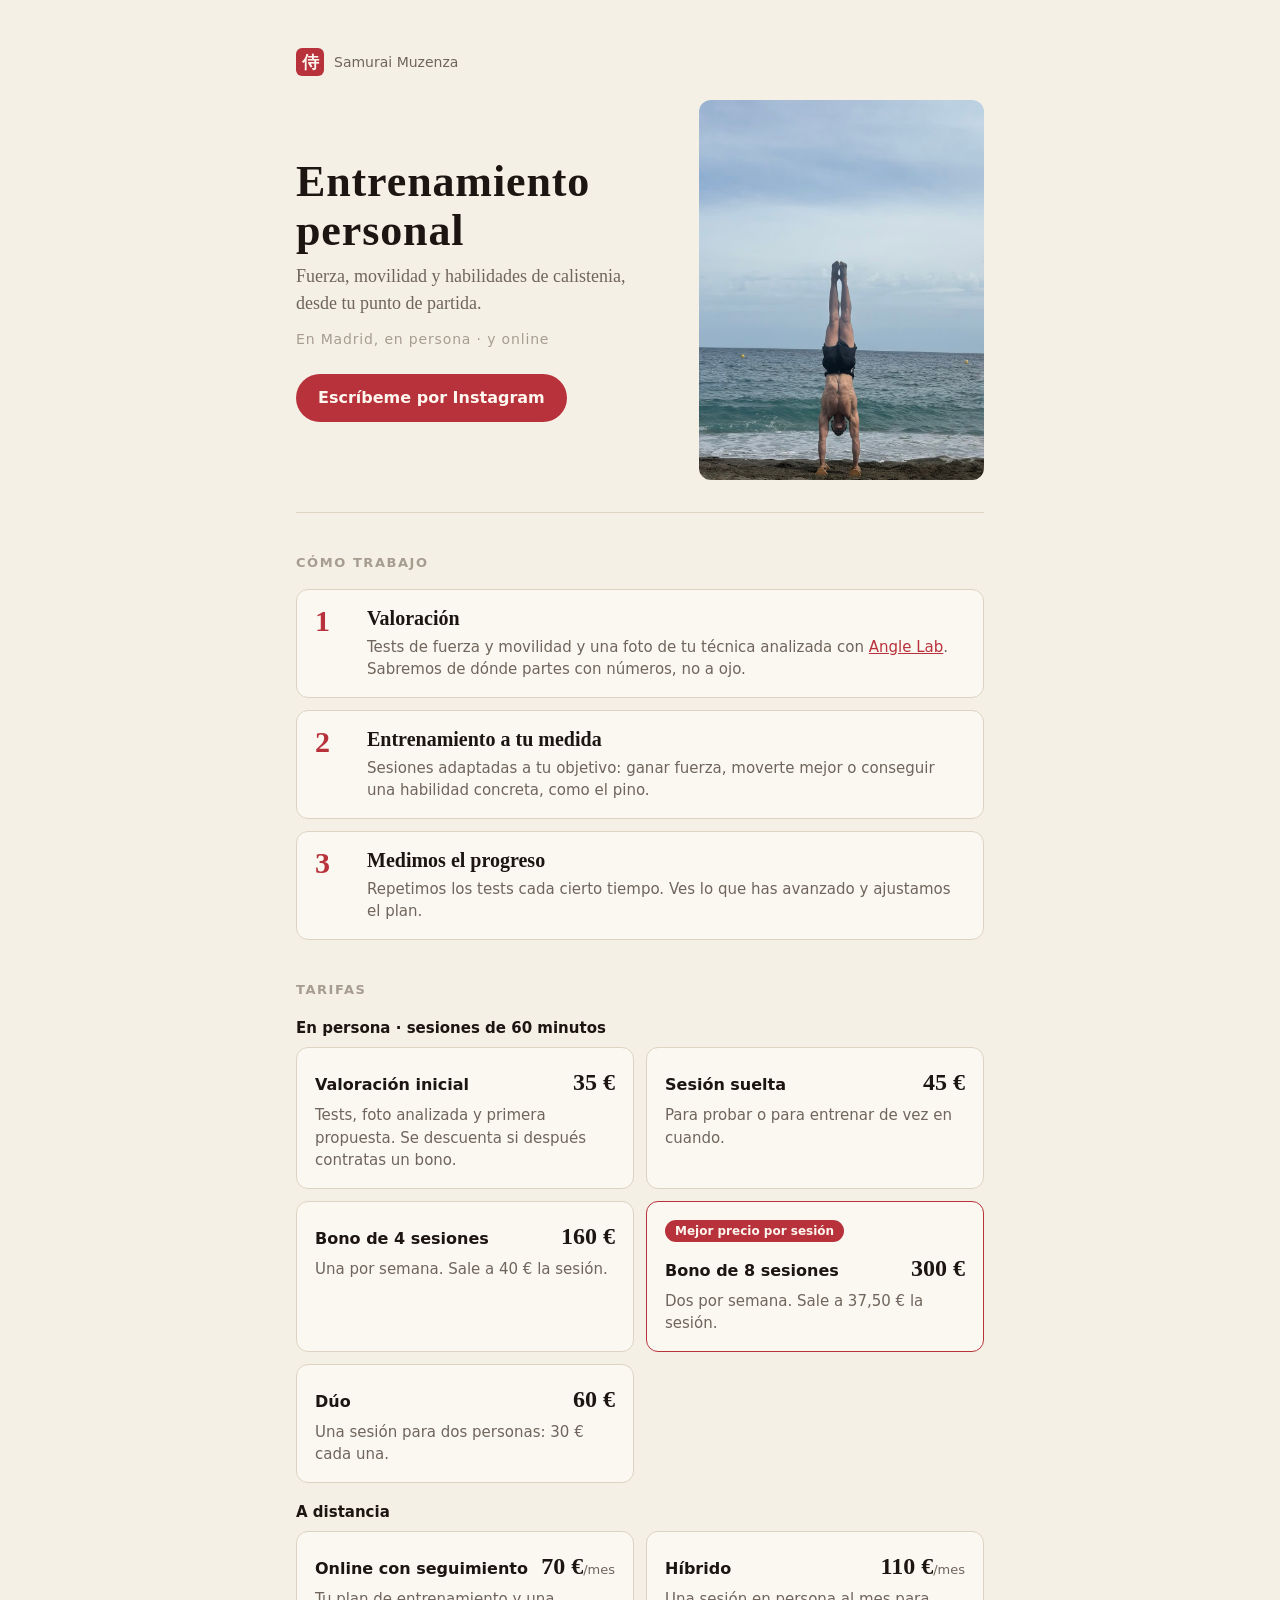
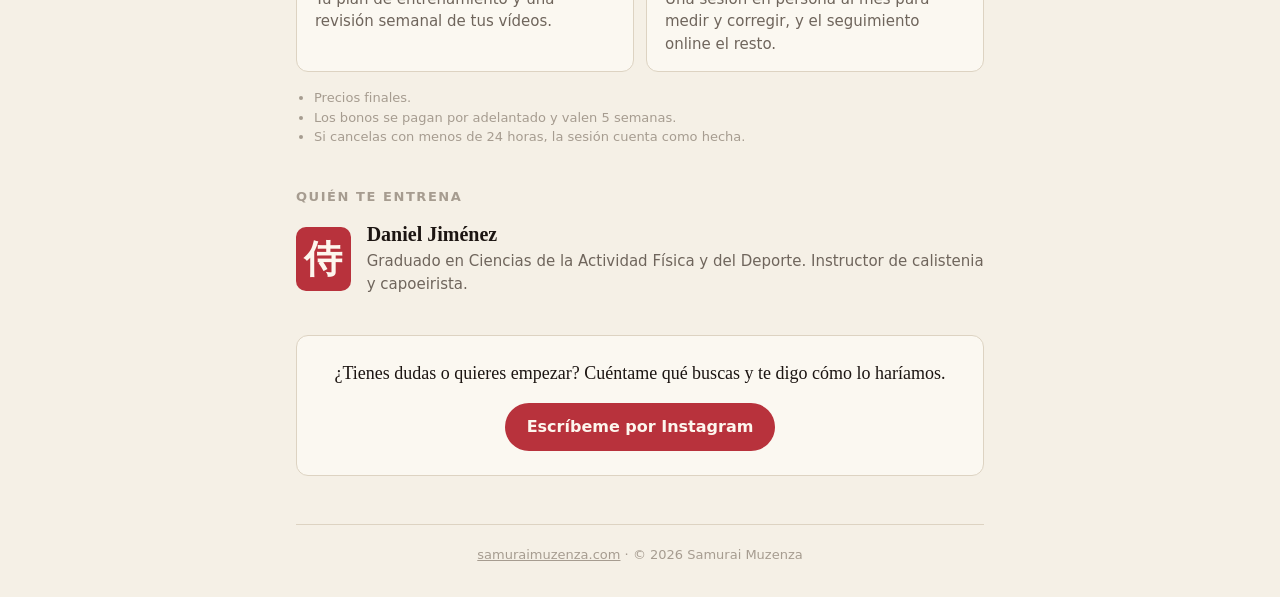
==== entrenamiento-personal/index.html @ e4a1b9c3 "feat: personal training page with services and prices The home card now links to it and keeps the di" ====
<!doctype html>
<html lang="es">
<head>
  <meta charset="utf-8" />
  <meta name="viewport" content="width=device-width, initial-scale=1, viewport-fit=cover" />
  <meta name="color-scheme" content="light dark" />
  <meta name="theme-color" content="#f5f0e6" media="(prefers-color-scheme: light)" />
  <meta name="theme-color" content="#16110f" media="(prefers-color-scheme: dark)" />
  <title>Entrenamiento personal · Samurai Muzenza</title>
  <meta name="description" content="Entrenamiento personal de calistenia en Madrid y online: fuerza, movilidad y habilidades como el pino. Valoración inicial medida, bonos y seguimiento online." />
  <meta property="og:title" content="Entrenamiento personal · Samurai Muzenza" />
  <meta property="og:description" content="Fuerza, movilidad y habilidades de calistenia. En Madrid y online." />
  <meta property="og:type" content="website" />
  <meta property="og:url" content="https://samuraimuzenza.com/entrenamiento-personal/" />
  <meta property="og:image" content="https://samuraimuzenza.com/entrenamiento-personal/pino-playa.jpg" />
  <link rel="canonical" href="https://samuraimuzenza.com/entrenamiento-personal/" />
  <link rel="icon" href="../favicon.svg" type="image/svg+xml" />
  <link rel="stylesheet" href="../styles.css" />
</head>
<body>
  <main>
    <nav class="crumb">
      <a href="../"><span class="seal seal-sm" lang="ja" aria-hidden="true">侍</span> Samurai Muzenza</a>
    </nav>

    <header class="hero">
      <div class="hero-text">
        <h1>Entrenamiento personal</h1>
        <p class="tagline">Fuerza, movilidad y habilidades de calistenia, desde tu punto de partida.</p>
        <p class="where">En Madrid, en persona · y online</p>
        <a class="cta" href="https://ig.me/m/samurai.muzenza" rel="noopener" target="_blank">Escríbeme por Instagram</a>
      </div>
      <img class="hero-photo" src="pino-playa.jpg" width="900" height="1200" alt="Daniel haciendo el pino sobre paralelas en una playa, con el mar detrás" />
    </header>

    <section aria-labelledby="como">
      <h2 id="como">Cómo trabajo</h2>
      <ol class="steps">
        <li>
          <span class="n">1</span>
          <div>
            <h3>Valoración</h3>
            <p>Tests de fuerza y movilidad y una foto de tu técnica analizada con <a href="https://anglelab.samuraimuzenza.com/">Angle Lab</a>. Sabremos de dónde partes con números, no a ojo.</p>
          </div>
        </li>
        <li>
          <span class="n">2</span>
          <div>
            <h3>Entrenamiento a tu medida</h3>
            <p>Sesiones adaptadas a tu objetivo: ganar fuerza, moverte mejor o conseguir una habilidad concreta, como el pino.</p>
          </div>
        </li>
        <li>
          <span class="n">3</span>
          <div>
            <h3>Medimos el progreso</h3>
            <p>Repetimos los tests cada cierto tiempo. Ves lo que has avanzado y ajustamos el plan.</p>
          </div>
        </li>
      </ol>
    </section>

    <section aria-labelledby="tarifas">
      <h2 id="tarifas">Tarifas</h2>

      <h3 class="group">En persona · sesiones de 60 minutos</h3>
      <ul class="prices">
        <li class="price">
          <div class="p-head"><span class="p-name">Valoración inicial</span><span class="p-amount">35 €</span></div>
          <p>Tests, foto analizada y primera propuesta. Se descuenta si después contratas un bono.</p>
        </li>
        <li class="price">
          <div class="p-head"><span class="p-name">Sesión suelta</span><span class="p-amount">45 €</span></div>
          <p>Para probar o para entrenar de vez en cuando.</p>
        </li>
        <li class="price">
          <div class="p-head"><span class="p-name">Bono de 4 sesiones</span><span class="p-amount">160 €</span></div>
          <p>Una por semana. Sale a 40 € la sesión.</p>
        </li>
        <li class="price featured">
          <span class="badge">Mejor precio por sesión</span>
          <div class="p-head"><span class="p-name">Bono de 8 sesiones</span><span class="p-amount">300 €</span></div>
          <p>Dos por semana. Sale a 37,50 € la sesión.</p>
        </li>
        <li class="price">
          <div class="p-head"><span class="p-name">Dúo</span><span class="p-amount">60 €</span></div>
          <p>Una sesión para dos personas: 30 € cada una.</p>
        </li>
      </ul>

      <h3 class="group">A distancia</h3>
      <ul class="prices">
        <li class="price">
          <div class="p-head"><span class="p-name">Online con seguimiento</span><span class="p-amount">70 €<small>/mes</small></span></div>
          <p>Tu plan de entrenamiento y una revisión semanal de tus vídeos.</p>
        </li>
        <li class="price">
          <div class="p-head"><span class="p-name">Híbrido</span><span class="p-amount">110 €<small>/mes</small></span></div>
          <p>Una sesión en persona al mes para medir y corregir, y el seguimiento online el resto.</p>
        </li>
      </ul>

      <ul class="terms">
        <li>Precios finales.</li>
        <li>Los bonos se pagan por adelantado y valen 5 semanas.</li>
        <li>Si cancelas con menos de 24 horas, la sesión cuenta como hecha.</li>
      </ul>
    </section>

    <section aria-labelledby="quien">
      <h2 id="quien">Quién te entrena</h2>
      <div class="bio">
        <span class="seal" lang="ja" aria-hidden="true">侍</span>
        <div>
          <h3>Daniel Jiménez</h3>
          <p>Graduado en Ciencias de la Actividad Física y del Deporte. Instructor de calistenia y capoeirista.</p>
        </div>
      </div>
    </section>

    <section class="closing">
      <p>¿Tienes dudas o quieres empezar? Cuéntame qué buscas y te digo cómo lo haríamos.</p>
      <a class="cta" href="https://ig.me/m/samurai.muzenza" rel="noopener" target="_blank">Escríbeme por Instagram</a>
    </section>

    <footer>
      <p><a href="../">samuraimuzenza.com</a> · © 2026 Samurai Muzenza</p>
    </footer>
  </main>
</body>
</html>
---- styles.css ----
/*
 * samuraimuzenza.com — washi paper, sumi ink, one vermilion seal.
 * Same palette as Nikki and Wano. No web fonts, no scripts, no trackers: it has to load instantly.
 */

:root {
  --paper: #f5f0e6;
  --paper-raised: #fbf8f1;
  --ink: #1c1512;
  --ink-soft: #6f655c;
  --ink-faint: #a69c90;
  --line: #ddd3c2;
  --seal: #b8323c;
  --seal-ink: #fdf6ee;
  --sakura: #f5a2c4;

  --serif: "Hiragino Mincho ProN", "Yu Mincho", "Noto Serif JP", "Songti SC", Georgia, serif;
  --sans: -apple-system, BlinkMacSystemFont, "Segoe UI", system-ui, sans-serif;
  color-scheme: light dark;
}

@media (prefers-color-scheme: dark) {
  :root {
    --paper: #16110f;
    --paper-raised: #1f1815;
    --ink: #f2ece0;
    --ink-soft: #a89e92;
    --ink-faint: #6f665e;
    --line: #362c27;
    --seal: #cf4a4f;
  }
}

* { box-sizing: border-box; }

html { -webkit-text-size-adjust: 100%; }

body {
  margin: 0;
  background: var(--paper);
  color: var(--ink);
  font-family: var(--sans);
  font-size: 16px;
  line-height: 1.5;
  -webkit-tap-highlight-color: transparent;
}

main {
  max-width: 720px;
  margin: 0 auto;
  padding: max(48px, env(safe-area-inset-top)) 16px max(32px, env(safe-area-inset-bottom));
}

.masthead {
  text-align: center;
  padding-bottom: 40px;
  border-bottom: 1px solid var(--line);
}

.seal {
  display: inline-grid;
  place-items: center;
  width: 64px;
  height: 64px;
  border-radius: 10px;
  background: var(--seal);
  color: var(--seal-ink);
  font-family: var(--serif);
  font-size: 38px;
  font-weight: 700;
  line-height: 1;
}

h1 {
  margin: 20px 0 8px;
  font-family: var(--serif);
  font-size: clamp(34px, 8vw, 52px);
  font-weight: 700;
  letter-spacing: 0.02em;
  line-height: 1.1;
}

.tagline {
  margin: 0 0 24px;
  color: var(--ink-soft);
  font-family: var(--serif);
  font-size: 18px;
}

.insta {
  display: inline-flex;
  align-items: center;
  gap: 8px;
  min-height: 44px;
  padding: 0 18px;
  border: 1px solid var(--line);
  border-radius: 999px;
  background: var(--paper-raised);
  color: var(--ink);
  text-decoration: none;
  font-size: 15px;
}

.insta svg {
  width: 20px;
  height: 20px;
  fill: none;
  stroke: currentColor;
  stroke-width: 1.7;
}

.insta svg .dot { fill: currentColor; stroke: none; }

.insta:hover, .insta:focus-visible { border-color: var(--seal); }

h2 {
  margin: 40px 0 16px;
  color: var(--ink-faint);
  font-size: 13px;
  font-weight: 600;
  letter-spacing: 0.12em;
  text-transform: uppercase;
}

.cards {
  display: grid;
  gap: 12px;
  margin: 0;
  padding: 0;
  list-style: none;
}

@media (min-width: 640px) {
  .cards { grid-template-columns: 1fr 1fr; }
}

.card {
  display: flex;
  flex-direction: column;
  height: 100%;
  padding: 18px;
  border: 1px solid var(--line);
  border-radius: 12px;
  background: var(--paper-raised);
  color: inherit;
  text-decoration: none;
}

a.card:hover, a.card:focus-visible { border-color: var(--seal); }

.status {
  align-self: flex-start;
  margin-bottom: 10px;
  padding: 2px 10px;
  border-radius: 999px;
  background: var(--seal);
  color: var(--seal-ink);
  font-size: 12px;
  font-weight: 600;
}

.status.soon {
  background: transparent;
  border: 1px solid var(--line);
  color: var(--ink-soft);
  font-weight: 500;
}

h3 {
  margin: 0 0 6px;
  font-family: var(--serif);
  font-size: 20px;
  line-height: 1.2;
}

.card p {
  margin: 0;
  color: var(--ink-soft);
  font-size: 15px;
}

.go {
  margin-top: auto;
  padding-top: 14px;
  color: var(--seal);
  font-size: 14px;
  font-weight: 600;
}

footer {
  margin-top: 48px;
  padding-top: 20px;
  border-top: 1px solid var(--line);
  text-align: center;
  color: var(--ink-faint);
  font-size: 13px;
}

footer p { margin: 0; }

/* ---- Personal training page ---- */

.crumb a {
  display: inline-flex;
  align-items: center;
  gap: 10px;
  color: var(--ink-soft);
  text-decoration: none;
  font-size: 14px;
}

.crumb a:hover, .crumb a:focus-visible { color: var(--ink); }

.seal-sm {
  width: 28px;
  height: 28px;
  border-radius: 6px;
  font-size: 17px;
}

.hero {
  display: grid;
  gap: 24px;
  align-items: center;
  margin-top: 24px;
  padding-bottom: 32px;
  border-bottom: 1px solid var(--line);
}

@media (min-width: 700px) {
  .hero { grid-template-columns: 1.3fr 1fr; gap: 32px; }
}

.hero h1 { margin-top: 0; font-size: clamp(34px, 7vw, 44px); }

.hero .tagline { margin-bottom: 12px; }

.where {
  margin: 0 0 24px;
  color: var(--ink-faint);
  font-size: 14px;
  letter-spacing: 0.06em;
}

.hero-photo {
  display: block;
  width: 100%;
  height: auto;
  max-height: 460px;
  object-fit: cover;
  object-position: center 70%;
  border-radius: 12px;
}

.cta {
  display: inline-flex;
  align-items: center;
  min-height: 48px;
  padding: 0 22px;
  border-radius: 999px;
  background: var(--seal);
  color: var(--seal-ink);
  font-weight: 600;
  text-decoration: none;
}

.cta:hover, .cta:focus-visible { filter: brightness(1.08); }

.steps {
  display: grid;
  gap: 12px;
  margin: 0;
  padding: 0;
  list-style: none;
}

.steps li {
  display: grid;
  grid-template-columns: 40px 1fr;
  gap: 12px;
  padding: 16px 18px;
  border: 1px solid var(--line);
  border-radius: 12px;
  background: var(--paper-raised);
}

.steps .n {
  color: var(--seal);
  font-family: var(--serif);
  font-size: 30px;
  font-weight: 700;
  line-height: 1;
}

.steps p, .price p, .bio p {
  margin: 0;
  color: var(--ink-soft);
  font-size: 15px;
}

.steps a { color: var(--seal); }

h3.group {
  margin: 20px 0 10px;
  font-family: var(--sans);
  font-size: 15px;
  font-weight: 600;
}

.prices {
  display: grid;
  gap: 12px;
  margin: 0;
  padding: 0;
  list-style: none;
}

@media (min-width: 640px) {
  .prices { grid-template-columns: 1fr 1fr; }
}

.price {
  position: relative;
  padding: 16px 18px;
  border: 1px solid var(--line);
  border-radius: 12px;
  background: var(--paper-raised);
}

.price.featured { border-color: var(--seal); }

.price .badge {
  display: inline-block;
  margin-bottom: 8px;
  padding: 2px 10px;
  border-radius: 999px;
  background: var(--seal);
  color: var(--seal-ink);
  font-size: 12px;
  font-weight: 600;
}

.p-head {
  display: flex;
  justify-content: space-between;
  align-items: baseline;
  gap: 12px;
  margin-bottom: 4px;
}

.p-name { font-weight: 600; }

.p-amount {
  font-family: var(--serif);
  font-size: 24px;
  font-weight: 700;
  white-space: nowrap;
}

.p-amount small {
  color: var(--ink-soft);
  font-family: var(--sans);
  font-size: 13px;
  font-weight: 500;
}

.terms {
  margin: 16px 0 0;
  padding-left: 18px;
  color: var(--ink-faint);
  font-size: 13px;
}

.bio {
  display: flex;
  align-items: center;
  gap: 16px;
}

.bio h3 { margin-bottom: 4px; }

.closing {
  margin-top: 40px;
  padding: 24px 20px;
  border-radius: 12px;
  background: var(--paper-raised);
  border: 1px solid var(--line);
  text-align: center;
}

.closing p {
  margin: 0 0 16px;
  font-family: var(--serif);
  font-size: 18px;
}

footer a { color: inherit; }

.go-row {
  display: flex;
  flex-wrap: wrap;
  gap: 8px 18px;
  margin-top: auto;
  padding-top: 14px;
}

.go-row a.go {
  margin-top: 0;
  padding-top: 0;
  text-decoration: none;
}

.go-row a.go:hover, .go-row a.go:focus-visible { text-decoration: underline; }
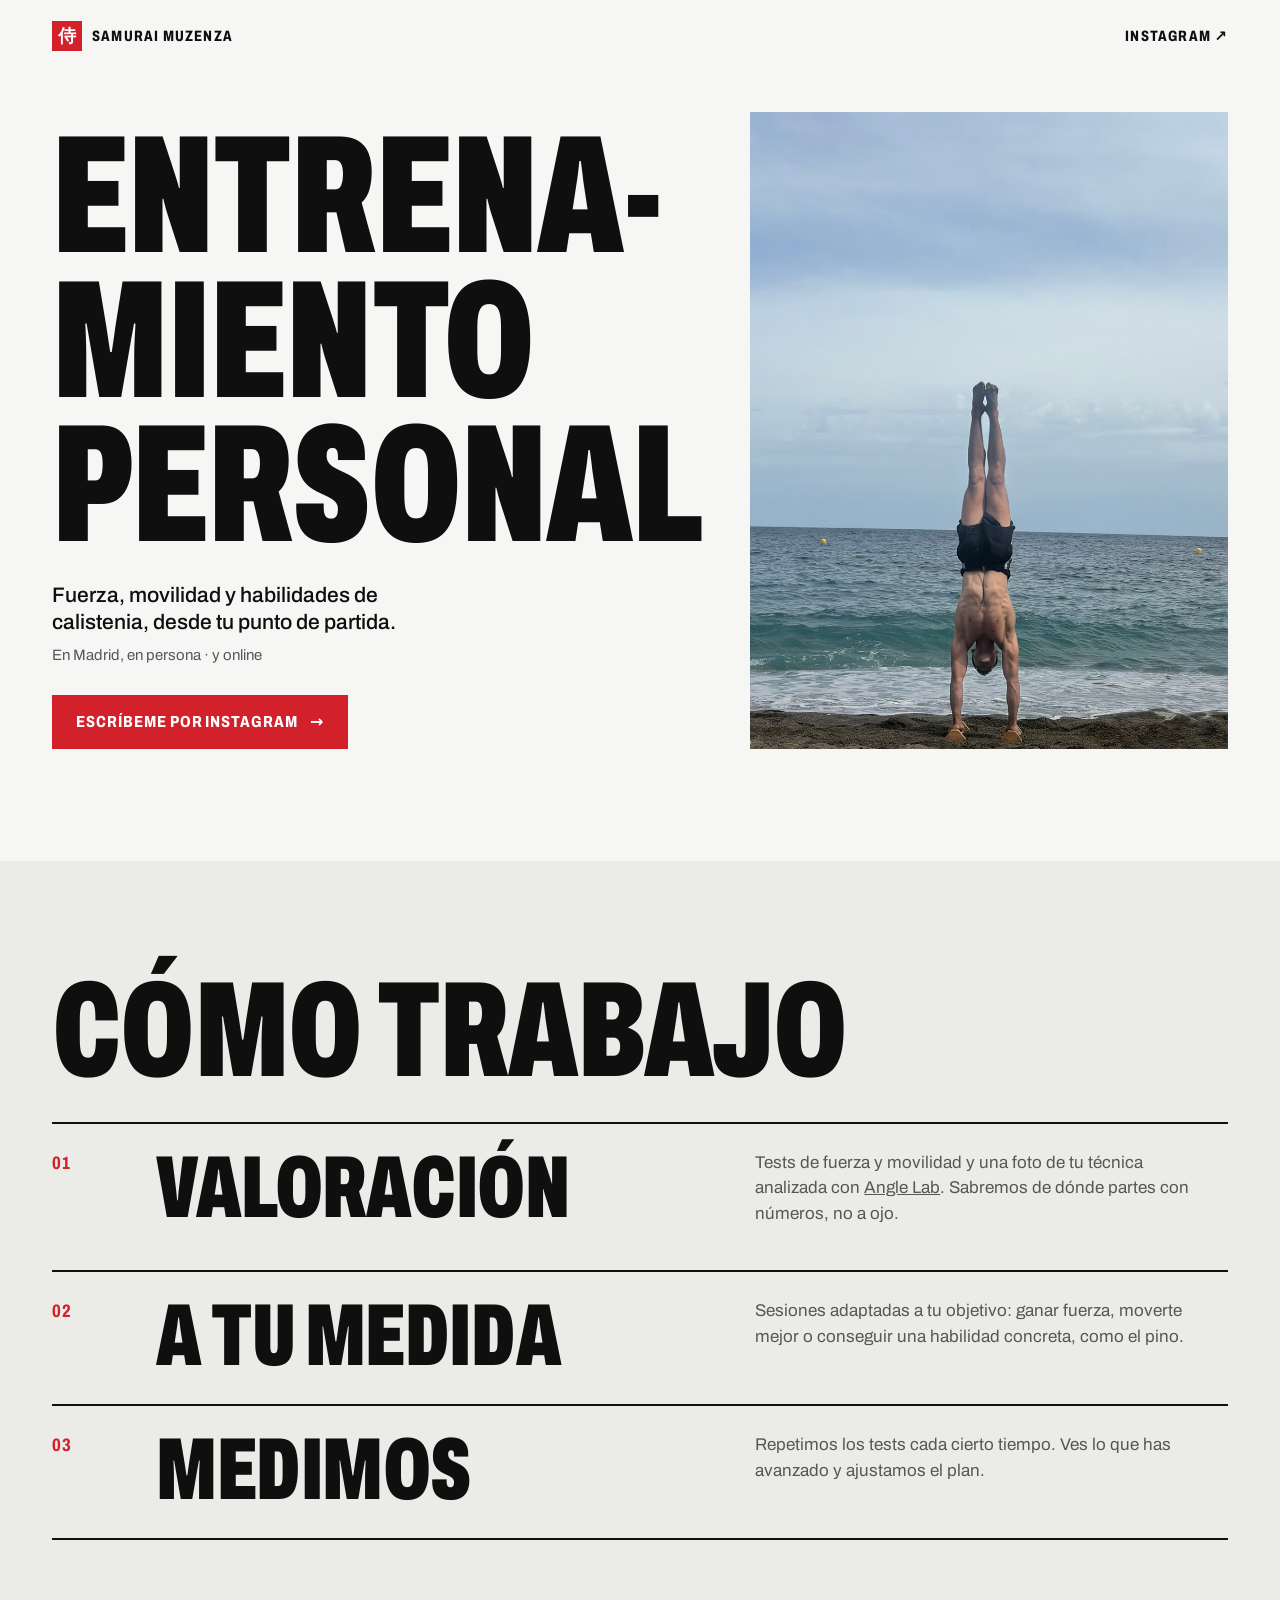
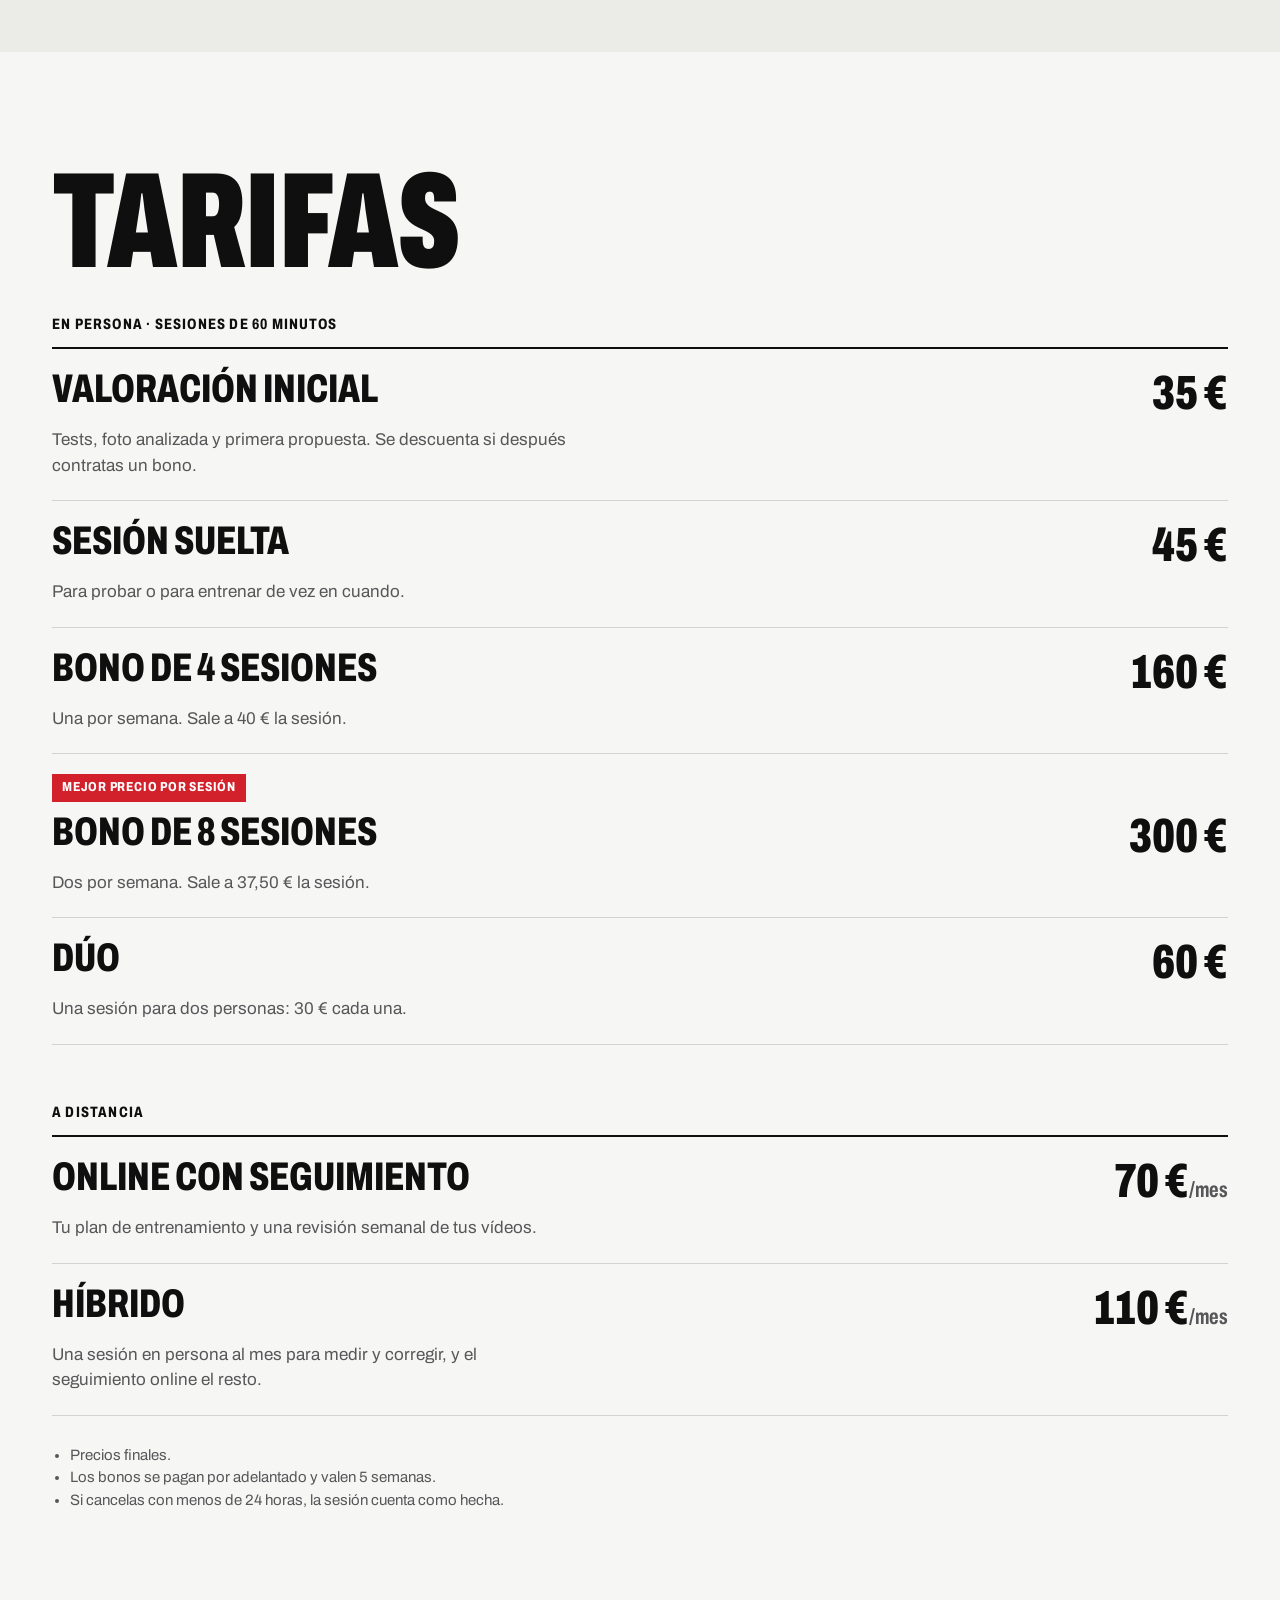
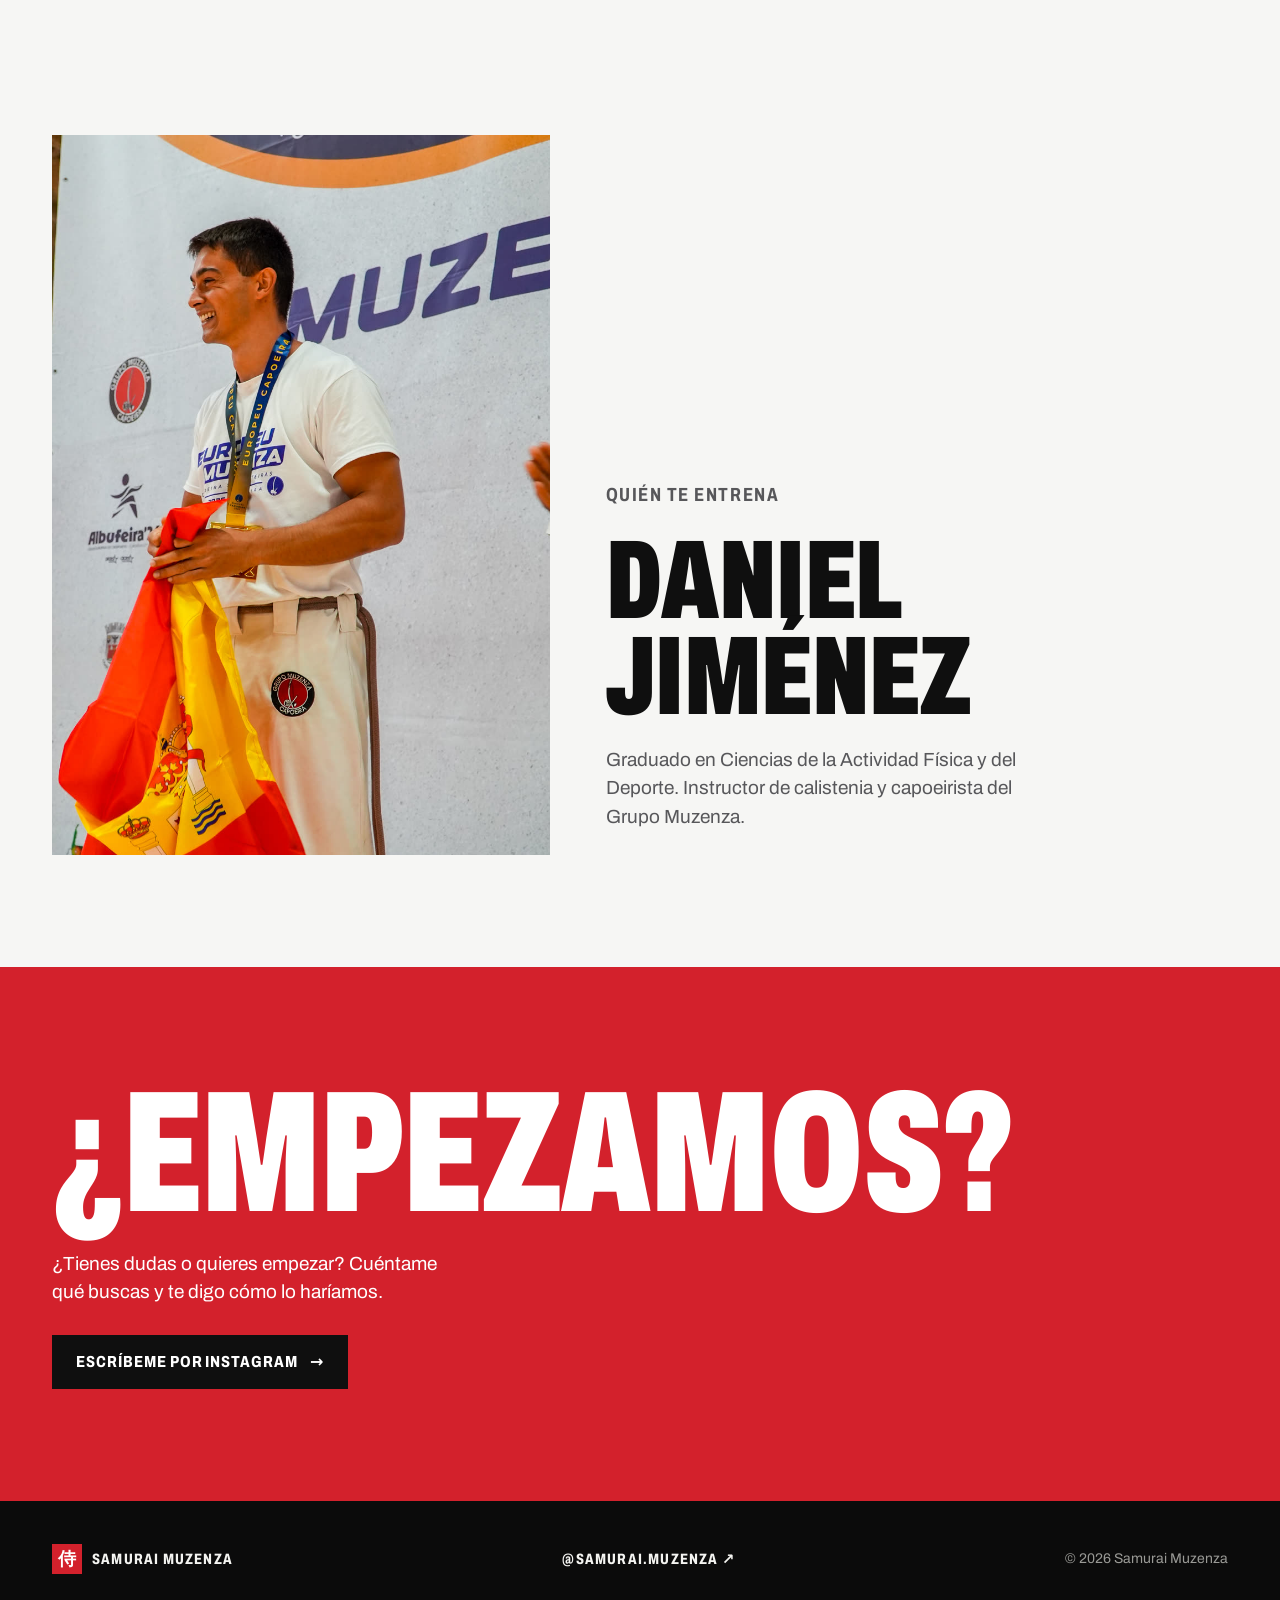
==== commit 5968e20c: "feat: photo-led redesign with poster typography Co-Authored-By: Claude Opus 5.5 <noreply@anthropic.c" ====
--- a/entrenamiento-personal/index.html
+++ b/entrenamiento-personal/index.html
@@ -4,8 +4,8 @@
   <meta charset="utf-8" />
   <meta name="viewport" content="width=device-width, initial-scale=1, viewport-fit=cover" />
   <meta name="color-scheme" content="light dark" />
-  <meta name="theme-color" content="#f5f0e6" media="(prefers-color-scheme: light)" />
-  <meta name="theme-color" content="#16110f" media="(prefers-color-scheme: dark)" />
+  <meta name="theme-color" content="#f6f6f4" media="(prefers-color-scheme: light)" />
+  <meta name="theme-color" content="#0f0f0f" media="(prefers-color-scheme: dark)" />
   <title>Entrenamiento personal · Samurai Muzenza</title>
   <meta name="description" content="Entrenamiento personal de calistenia en Madrid y online: fuerza, movilidad y habilidades como el pino. Valoración inicial medida, bonos y seguimiento online." />
   <meta property="og:title" content="Entrenamiento personal · Samurai Muzenza" />
@@ -15,87 +15,85 @@
   <meta property="og:image" content="https://samuraimuzenza.com/entrenamiento-personal/pino-playa.jpg" />
   <link rel="canonical" href="https://samuraimuzenza.com/entrenamiento-personal/" />
   <link rel="icon" href="../favicon.svg" type="image/svg+xml" />
+  <link rel="preload" href="../fonts/archivo-latin.woff2" as="font" type="font/woff2" crossorigin />
   <link rel="stylesheet" href="../styles.css" />
 </head>
 <body>
+  <nav class="bar wrap" aria-label="Principal">
+    <a class="brand" href="../"><span class="mark" lang="ja" aria-hidden="true">侍</span> Samurai Muzenza</a>
+    <a class="bar-link" href="https://www.instagram.com/samurai.muzenza/" rel="me noopener" target="_blank">Instagram ↗</a>
+  </nav>
+
   <main>
-    <nav class="crumb">
-      <a href="../"><span class="seal seal-sm" lang="ja" aria-hidden="true">侍</span> Samurai Muzenza</a>
-    </nav>
-
-    <header class="hero">
-      <div class="hero-text">
-        <h1>Entrenamiento personal</h1>
-        <p class="tagline">Fuerza, movilidad y habilidades de calistenia, desde tu punto de partida.</p>
+    <header class="page-head wrap">
+      <div>
+        <h1 class="display">Entrena&shy;miento personal</h1>
+        <p class="lede">Fuerza, movilidad y habilidades de calistenia, desde tu punto de partida.</p>
         <p class="where">En Madrid, en persona · y online</p>
-        <a class="cta" href="https://ig.me/m/samurai.muzenza" rel="noopener" target="_blank">Escríbeme por Instagram</a>
+        <a class="btn red" href="https://ig.me/m/samurai.muzenza" rel="noopener" target="_blank">Escríbeme por Instagram</a>
       </div>
-      <img class="hero-photo" src="pino-playa.jpg" width="900" height="1200" alt="Daniel haciendo el pino sobre paralelas en una playa, con el mar detrás" />
+      <img src="pino-playa.jpg" width="900" height="1200" alt="Daniel haciendo el pino sobre paralelas en una playa, con el mar detrás" />
     </header>
 
-    <section aria-labelledby="como">
-      <h2 id="como">Cómo trabajo</h2>
-      <ol class="steps">
+    <section class="alt" aria-labelledby="como">
+      <div class="wrap">
+        <h2 id="como" class="section-title display">Cómo trabajo</h2>
+        <ol class="rows">
+          <li class="row">
+            <span class="n">01</span>
+            <h3 class="display">Valoración</h3>
+            <p>Tests de fuerza y movilidad y una foto de tu técnica analizada con <a href="https://anglelab.samuraimuzenza.com/">Angle Lab</a>. Sabremos de dónde partes con números, no a ojo.</p>
+          </li>
+          <li class="row">
+            <span class="n">02</span>
+            <h3 class="display">A tu medida</h3>
+            <p>Sesiones adaptadas a tu objetivo: ganar fuerza, moverte mejor o conseguir una habilidad concreta, como el pino.</p>
+          </li>
+          <li class="row">
+            <span class="n">03</span>
+            <h3 class="display">Medimos</h3>
+            <p>Repetimos los tests cada cierto tiempo. Ves lo que has avanzado y ajustamos el plan.</p>
+          </li>
+        </ol>
+      </div>
+    </section>
+
+    <section class="wrap" aria-labelledby="tarifas">
+      <h2 id="tarifas" class="section-title display">Tarifas</h2>
+
+      <h3 class="group-title first">En persona · sesiones de 60 minutos</h3>
+      <ul class="menu">
         <li>
-          <span class="n">1</span>
-          <div>
-            <h3>Valoración</h3>
-            <p>Tests de fuerza y movilidad y una foto de tu técnica analizada con <a href="https://anglelab.samuraimuzenza.com/">Angle Lab</a>. Sabremos de dónde partes con números, no a ojo.</p>
-          </div>
+          <span class="name">Valoración inicial</span><span class="amount">35 €</span>
+          <p>Tests, foto analizada y primera propuesta. Se descuenta si después contratas un bono.</p>
         </li>
         <li>
-          <span class="n">2</span>
-          <div>
-            <h3>Entrenamiento a tu medida</h3>
-            <p>Sesiones adaptadas a tu objetivo: ganar fuerza, moverte mejor o conseguir una habilidad concreta, como el pino.</p>
-          </div>
+          <span class="name">Sesión suelta</span><span class="amount">45 €</span>
+          <p>Para probar o para entrenar de vez en cuando.</p>
         </li>
         <li>
-          <span class="n">3</span>
-          <div>
-            <h3>Medimos el progreso</h3>
-            <p>Repetimos los tests cada cierto tiempo. Ves lo que has avanzado y ajustamos el plan.</p>
-          </div>
-        </li>
-      </ol>
-    </section>
-
-    <section aria-labelledby="tarifas">
-      <h2 id="tarifas">Tarifas</h2>
-
-      <h3 class="group">En persona · sesiones de 60 minutos</h3>
-      <ul class="prices">
-        <li class="price">
-          <div class="p-head"><span class="p-name">Valoración inicial</span><span class="p-amount">35 €</span></div>
-          <p>Tests, foto analizada y primera propuesta. Se descuenta si después contratas un bono.</p>
-        </li>
-        <li class="price">
-          <div class="p-head"><span class="p-name">Sesión suelta</span><span class="p-amount">45 €</span></div>
-          <p>Para probar o para entrenar de vez en cuando.</p>
-        </li>
-        <li class="price">
-          <div class="p-head"><span class="p-name">Bono de 4 sesiones</span><span class="p-amount">160 €</span></div>
+          <span class="name">Bono de 4 sesiones</span><span class="amount">160 €</span>
           <p>Una por semana. Sale a 40 € la sesión.</p>
         </li>
-        <li class="price featured">
+        <li>
           <span class="badge">Mejor precio por sesión</span>
-          <div class="p-head"><span class="p-name">Bono de 8 sesiones</span><span class="p-amount">300 €</span></div>
+          <span class="name">Bono de 8 sesiones</span><span class="amount">300 €</span>
           <p>Dos por semana. Sale a 37,50 € la sesión.</p>
         </li>
-        <li class="price">
-          <div class="p-head"><span class="p-name">Dúo</span><span class="p-amount">60 €</span></div>
+        <li>
+          <span class="name">Dúo</span><span class="amount">60 €</span>
           <p>Una sesión para dos personas: 30 € cada una.</p>
         </li>
       </ul>
 
-      <h3 class="group">A distancia</h3>
-      <ul class="prices">
-        <li class="price">
-          <div class="p-head"><span class="p-name">Online con seguimiento</span><span class="p-amount">70 €<small>/mes</small></span></div>
+      <h3 class="group-title">A distancia</h3>
+      <ul class="menu">
+        <li>
+          <span class="name">Online con seguimiento</span><span class="amount">70 €<small>/mes</small></span>
           <p>Tu plan de entrenamiento y una revisión semanal de tus vídeos.</p>
         </li>
-        <li class="price">
-          <div class="p-head"><span class="p-name">Híbrido</span><span class="p-amount">110 €<small>/mes</small></span></div>
+        <li>
+          <span class="name">Híbrido</span><span class="amount">110 €<small>/mes</small></span>
           <p>Una sesión en persona al mes para medir y corregir, y el seguimiento online el resto.</p>
         </li>
       </ul>
@@ -107,25 +105,32 @@
       </ul>
     </section>
 
-    <section aria-labelledby="quien">
-      <h2 id="quien">Quién te entrena</h2>
-      <div class="bio">
-        <span class="seal" lang="ja" aria-hidden="true">侍</span>
+    <section class="wrap" aria-labelledby="quien">
+      <div class="about">
+        <img src="../img/europeu-podio.jpg" width="900" height="1566" loading="lazy" alt="Daniel sonriendo en el podio del Europeu Muzenza con una medalla al cuello y la bandera de España" />
         <div>
-          <h3>Daniel Jiménez</h3>
-          <p>Graduado en Ciencias de la Actividad Física y del Deporte. Instructor de calistenia y capoeirista.</p>
+          <p class="kicker">Quién te entrena</p>
+          <h2 id="quien" class="display">Daniel Jiménez</h2>
+          <p>Graduado en Ciencias de la Actividad Física y del Deporte. Instructor de calistenia y capoeirista del Grupo Muzenza.</p>
         </div>
       </div>
     </section>
 
-    <section class="closing">
-      <p>¿Tienes dudas o quieres empezar? Cuéntame qué buscas y te digo cómo lo haríamos.</p>
-      <a class="cta" href="https://ig.me/m/samurai.muzenza" rel="noopener" target="_blank">Escríbeme por Instagram</a>
+    <section class="cta-band">
+      <div class="wrap">
+        <p class="display">¿Empezamos?</p>
+        <p>¿Tienes dudas o quieres empezar? Cuéntame qué buscas y te digo cómo lo haríamos.</p>
+        <a class="btn" href="https://ig.me/m/samurai.muzenza" rel="noopener" target="_blank">Escríbeme por Instagram</a>
+      </div>
     </section>
+  </main>
 
-    <footer>
-      <p><a href="../">samuraimuzenza.com</a> · © 2026 Samurai Muzenza</p>
-    </footer>
-  </main>
+  <footer>
+    <div class="foot wrap">
+      <a class="brand" href="../"><span class="mark" lang="ja" aria-hidden="true">侍</span> Samurai Muzenza</a>
+      <a class="bar-link" href="https://www.instagram.com/samurai.muzenza/" rel="me noopener" target="_blank">@samurai.muzenza ↗</a>
+      <p>© 2026 Samurai Muzenza</p>
+    </div>
+  </footer>
 </body>
 </html>
--- a/styles.css
+++ b/styles.css
@@ -1,35 +1,49 @@
 /*
- * samuraimuzenza.com — washi paper, sumi ink, one vermilion seal.
- * Same palette as Nikki and Wano. No web fonts, no scripts, no trackers: it has to load instantly.
+ * samuraimuzenza.com
+ * Photo-led, poster typography, square corners. One family (Archivo, variable width and weight,
+ * self-hosted, OFL) used extra-condensed for headlines and at normal width for text. Black, white
+ * and the red of the Muzenza patch. No scripts, no trackers.
  */
 
+@font-face {
+  font-family: "Archivo";
+  font-style: normal;
+  font-weight: 100 900;
+  font-stretch: 62% 125%;
+  font-display: swap;
+  src: url("fonts/archivo-latin.woff2") format("woff2");
+  unicode-range: U+0000-00FF, U+0131, U+0152-0153, U+02BB-02BC, U+02C6, U+02DA, U+02DC, U+0304, U+0308, U+0329, U+2000-206F, U+20AC, U+2122, U+2191, U+2193, U+2212, U+2215, U+FEFF, U+FFFD;
+}
+
 :root {
-  --paper: #f5f0e6;
-  --paper-raised: #fbf8f1;
-  --ink: #1c1512;
-  --ink-soft: #6f655c;
-  --ink-faint: #a69c90;
-  --line: #ddd3c2;
-  --seal: #b8323c;
-  --seal-ink: #fdf6ee;
-  --sakura: #f5a2c4;
-
-  --serif: "Hiragino Mincho ProN", "Yu Mincho", "Noto Serif JP", "Songti SC", Georgia, serif;
-  --sans: -apple-system, BlinkMacSystemFont, "Segoe UI", system-ui, sans-serif;
+  --bg: #f6f6f4;
+  --bg-alt: #ebebe7;
+  --ink: #0f0f0f;
+  --ink-soft: #57575a;
+  --line: #d4d4cf;
+  --red: #d3212c;
+  --on-red: #ffffff;
+  --night: #0b0b0b;
+  --on-night: #f4f4f1;
+
+  --font: "Archivo", -apple-system, BlinkMacSystemFont, "Segoe UI", system-ui, sans-serif;
+  --pad: 16px;
   color-scheme: light dark;
 }
 
 @media (prefers-color-scheme: dark) {
   :root {
-    --paper: #16110f;
-    --paper-raised: #1f1815;
-    --ink: #f2ece0;
-    --ink-soft: #a89e92;
-    --ink-faint: #6f665e;
-    --line: #362c27;
-    --seal: #cf4a4f;
+    --bg: #0f0f0f;
+    --bg-alt: #181818;
+    --ink: #f2f2ef;
+    --ink-soft: #a2a29e;
+    --line: #2c2c2c;
+    --red: #e23c46;
+    --night: #000000;
   }
 }
+
+@media (min-width: 700px) { :root { --pad: 32px; } }
 
 * { box-sizing: border-box; }
 
@@ -37,377 +51,444 @@
 
 body {
   margin: 0;
-  background: var(--paper);
+  background: var(--bg);
   color: var(--ink);
-  font-family: var(--sans);
-  font-size: 16px;
+  font-family: var(--font);
+  font-size: 17px;
   line-height: 1.5;
   -webkit-tap-highlight-color: transparent;
 }
 
-main {
-  max-width: 720px;
+img { display: block; max-width: 100%; height: auto; }
+
+a { color: inherit; }
+
+.wrap {
+  max-width: 1240px;
   margin: 0 auto;
-  padding: max(48px, env(safe-area-inset-top)) 16px max(32px, env(safe-area-inset-bottom));
-}
-
-.masthead {
-  text-align: center;
-  padding-bottom: 40px;
-  border-bottom: 1px solid var(--line);
-}
-
-.seal {
-  display: inline-grid;
-  place-items: center;
-  width: 64px;
-  height: 64px;
-  border-radius: 10px;
-  background: var(--seal);
-  color: var(--seal-ink);
-  font-family: var(--serif);
-  font-size: 38px;
+  padding-left: max(var(--pad), env(safe-area-inset-left));
+  padding-right: max(var(--pad), env(safe-area-inset-right));
+}
+
+/* ---- Type ---- */
+
+.display {
+  margin: 0;
+  font-stretch: 62%;
+  font-weight: 860;
+  line-height: 0.86;
+  letter-spacing: -0.005em;
+  text-transform: uppercase;
+}
+
+.kicker {
+  margin: 0 0 14px;
+  font-stretch: 75%;
+  font-size: 15px;
   font-weight: 700;
-  line-height: 1;
-}
-
-h1 {
-  margin: 20px 0 8px;
-  font-family: var(--serif);
-  font-size: clamp(34px, 8vw, 52px);
-  font-weight: 700;
-  letter-spacing: 0.02em;
-  line-height: 1.1;
-}
-
-.tagline {
-  margin: 0 0 24px;
-  color: var(--ink-soft);
-  font-family: var(--serif);
-  font-size: 18px;
-}
-
-.insta {
-  display: inline-flex;
+  letter-spacing: 0.08em;
+  text-transform: uppercase;
+}
+
+.kicker .n { color: var(--red); margin-right: 10px; }
+
+.section-title {
+  margin: 0 0 32px;
+  font-size: clamp(56px, 12vw, 136px);
+}
+
+section { padding: 72px 0; }
+
+@media (min-width: 900px) { section { padding: 112px 0; } }
+
+/* ---- Top bar ---- */
+
+.bar {
+  position: relative;
+  z-index: 2;
+  display: flex;
+  justify-content: space-between;
   align-items: center;
-  gap: 8px;
-  min-height: 44px;
-  padding: 0 18px;
-  border: 1px solid var(--line);
-  border-radius: 999px;
-  background: var(--paper-raised);
-  color: var(--ink);
-  text-decoration: none;
-  font-size: 15px;
-}
-
-.insta svg {
-  width: 20px;
-  height: 20px;
-  fill: none;
-  stroke: currentColor;
-  stroke-width: 1.7;
-}
-
-.insta svg .dot { fill: currentColor; stroke: none; }
-
-.insta:hover, .insta:focus-visible { border-color: var(--seal); }
-
-h2 {
-  margin: 40px 0 16px;
-  color: var(--ink-faint);
-  font-size: 13px;
-  font-weight: 600;
-  letter-spacing: 0.12em;
-  text-transform: uppercase;
-}
-
-.cards {
-  display: grid;
-  gap: 12px;
-  margin: 0;
-  padding: 0;
-  list-style: none;
-}
-
-@media (min-width: 640px) {
-  .cards { grid-template-columns: 1fr 1fr; }
-}
-
-.card {
-  display: flex;
-  flex-direction: column;
-  height: 100%;
-  padding: 18px;
-  border: 1px solid var(--line);
-  border-radius: 12px;
-  background: var(--paper-raised);
-  color: inherit;
-  text-decoration: none;
-}
-
-a.card:hover, a.card:focus-visible { border-color: var(--seal); }
-
-.status {
-  align-self: flex-start;
-  margin-bottom: 10px;
-  padding: 2px 10px;
-  border-radius: 999px;
-  background: var(--seal);
-  color: var(--seal-ink);
-  font-size: 12px;
-  font-weight: 600;
-}
-
-.status.soon {
-  background: transparent;
-  border: 1px solid var(--line);
-  color: var(--ink-soft);
-  font-weight: 500;
-}
-
-h3 {
-  margin: 0 0 6px;
-  font-family: var(--serif);
-  font-size: 20px;
-  line-height: 1.2;
-}
-
-.card p {
-  margin: 0;
-  color: var(--ink-soft);
-  font-size: 15px;
-}
-
-.go {
-  margin-top: auto;
-  padding-top: 14px;
-  color: var(--seal);
-  font-size: 14px;
-  font-weight: 600;
-}
-
-footer {
-  margin-top: 48px;
-  padding-top: 20px;
-  border-top: 1px solid var(--line);
-  text-align: center;
-  color: var(--ink-faint);
-  font-size: 13px;
-}
-
-footer p { margin: 0; }
-
-/* ---- Personal training page ---- */
-
-.crumb a {
+  gap: 16px;
+  padding-top: max(14px, env(safe-area-inset-top));
+  padding-bottom: 14px;
+}
+
+.brand, .bar-link {
   display: inline-flex;
   align-items: center;
   gap: 10px;
-  color: var(--ink-soft);
+  min-height: 44px;
+  font-stretch: 75%;
+  font-size: 15px;
+  font-weight: 750;
+  letter-spacing: 0.08em;
+  text-transform: uppercase;
   text-decoration: none;
-  font-size: 14px;
-}
-
-.crumb a:hover, .crumb a:focus-visible { color: var(--ink); }
-
-.seal-sm {
-  width: 28px;
-  height: 28px;
-  border-radius: 6px;
-  font-size: 17px;
-}
-
-.hero {
-  display: grid;
-  gap: 24px;
-  align-items: center;
-  margin-top: 24px;
-  padding-bottom: 32px;
-  border-bottom: 1px solid var(--line);
-}
-
-@media (min-width: 700px) {
-  .hero { grid-template-columns: 1.3fr 1fr; gap: 32px; }
-}
-
-.hero h1 { margin-top: 0; font-size: clamp(34px, 7vw, 44px); }
-
-.hero .tagline { margin-bottom: 12px; }
-
-.where {
-  margin: 0 0 24px;
-  color: var(--ink-faint);
-  font-size: 14px;
-  letter-spacing: 0.06em;
-}
-
-.hero-photo {
-  display: block;
-  width: 100%;
-  height: auto;
-  max-height: 460px;
-  object-fit: cover;
-  object-position: center 70%;
-  border-radius: 12px;
-}
-
-.cta {
+}
+
+.mark {
+  display: inline-grid;
+  place-items: center;
+  width: 30px;
+  height: 30px;
+  background: var(--red);
+  color: var(--on-red);
+  font-family: "Hiragino Mincho ProN", "Yu Mincho", "Noto Serif JP", serif;
+  font-size: 18px;
+  font-weight: 700;
+  letter-spacing: 0;
+  line-height: 1;
+}
+
+.bar-link:hover, .bar-link:focus-visible, .brand:hover, .brand:focus-visible { color: var(--red); }
+
+/* ---- Buttons ---- */
+
+.btn {
   display: inline-flex;
   align-items: center;
-  min-height: 48px;
-  padding: 0 22px;
-  border-radius: 999px;
-  background: var(--seal);
-  color: var(--seal-ink);
+  justify-content: center;
+  gap: 12px;
+  min-height: 54px;
+  padding: 0 24px;
+  background: var(--ink);
+  color: var(--bg);
+  font-stretch: 80%;
+  font-size: 16px;
+  font-weight: 750;
+  letter-spacing: 0.06em;
+  text-transform: uppercase;
+  text-decoration: none;
+  transition: background-color 0.15s, color 0.15s;
+}
+
+.btn::after { content: "→"; font-stretch: 100%; }
+
+.btn:hover, .btn:focus-visible { background: var(--red); color: var(--on-red); }
+
+.btn.red { background: var(--red); color: var(--on-red); }
+.btn.red:hover, .btn.red:focus-visible { background: var(--ink); color: var(--bg); }
+
+.btn.light { background: #ffffff; color: #0f0f0f; }
+.btn.light:hover, .btn.light:focus-visible { background: var(--red); color: var(--on-red); }
+
+.btn-row { display: flex; flex-wrap: wrap; gap: 10px; }
+
+/* ---- Home hero: photo full-bleed on phones, split on wide screens ---- */
+
+.hero {
+  position: relative;
+  min-height: 100svh;
+  display: flex;
+  flex-direction: column;
+  color: #0f0f0f;
+  background: #c9d0d6;
+  overflow: hidden;
+}
+
+.hero-media {
+  position: absolute;
+  inset: 0;
+  margin: 0;
+}
+
+.hero-media img {
+  width: 100%;
+  height: 100%;
+  object-fit: cover;
+  object-position: 50% 55%;
+}
+
+.hero-media::after {
+  content: "";
+  position: absolute;
+  inset: 50% 0 0;
+  background: linear-gradient(to bottom, rgba(0, 0, 0, 0), rgba(0, 0, 0, 0.75));
+}
+
+.hero .bar, .hero-title, .hero-foot { position: relative; z-index: 1; }
+
+.hero .bar { color: #0f0f0f; }
+
+.hero-title {
+  margin-top: 4px;
+  font-size: clamp(72px, 24.5vw, 230px);
+}
+
+.hero-foot {
+  margin-top: auto;
+  padding-top: 32px;
+  padding-bottom: max(28px, env(safe-area-inset-bottom));
+  color: #ffffff;
+}
+
+.hero-foot p {
+  max-width: 28ch;
+  margin: 0 0 20px;
+  font-size: 19px;
+  font-weight: 520;
+  line-height: 1.3;
+}
+
+@media (min-width: 900px) {
+  .hero {
+    display: grid;
+    grid-template-columns: 1.1fr 1fr;
+    grid-template-rows: auto 1fr auto;
+    background: var(--bg);
+    color: var(--ink);
+  }
+  /* Grid items with auto margins shrink to their content: stretch them and line them up with .wrap below. */
+  .hero > .wrap {
+    width: 100%;
+    max-width: none;
+    margin: 0;
+    padding-left: max(var(--pad), calc((100vw - 1240px) / 2 + var(--pad)));
+  }
+  .hero .bar { grid-column: 1 / -1; color: var(--ink); padding-right: max(var(--pad), calc((100vw - 1240px) / 2 + var(--pad))); }
+  .hero-media { position: relative; inset: auto; grid-column: 2; grid-row: 2 / 4; margin: 0 max(var(--pad), calc((100vw - 1240px) / 2 + var(--pad))) 0 0; }
+  .hero-media::after { display: none; }
+  .hero-title { grid-column: 1; grid-row: 2; align-self: center; font-size: clamp(110px, 13vw, 220px); }
+  .hero-foot { grid-column: 1; grid-row: 3; color: var(--ink); }
+  .hero-foot .btn.light { background: var(--ink); color: var(--bg); }
+  .hero-foot .btn.light:hover, .hero-foot .btn.light:focus-visible { background: var(--red); color: var(--on-red); }
+}
+
+/* ---- Statement ---- */
+
+.statement {
+  margin: 0;
+  max-width: 24ch;
+  font-size: clamp(30px, 4.8vw, 60px);
+  font-weight: 560;
+  line-height: 1.08;
+  letter-spacing: -0.01em;
+}
+
+.statement em { font-style: normal; color: var(--red); }
+
+/* ---- Numbered rows (services, steps, tools) ---- */
+
+.rows { margin: 0; padding: 0; list-style: none; border-bottom: 2px solid var(--ink); }
+
+.row {
+  display: grid;
+  gap: 10px 32px;
+  padding: 26px 0 30px;
+  border-top: 2px solid var(--ink);
+}
+
+@media (min-width: 800px) {
+  .row { grid-template-columns: 72px 1.2fr 1fr; align-items: start; }
+}
+
+.row .n {
+  color: var(--red);
+  font-stretch: 75%;
+  font-size: 18px;
+  font-weight: 750;
+  letter-spacing: 0.04em;
+}
+
+.row h3 { font-size: clamp(44px, 8vw, 88px); }
+
+.row h3 a { text-decoration: none; }
+
+.row h3 a:hover, .row h3 a:focus-visible { color: var(--red); }
+
+.row p { margin: 0 0 14px; color: var(--ink-soft); max-width: 46ch; }
+
+.tag {
+  display: inline-block;
+  font-stretch: 80%;
+  font-size: 14px;
+  font-weight: 750;
+  letter-spacing: 0.06em;
+  text-transform: uppercase;
+}
+
+.tag.soon { color: var(--ink-soft); }
+
+.go {
+  color: var(--red);
+  font-stretch: 80%;
+  font-size: 15px;
+  font-weight: 750;
+  letter-spacing: 0.06em;
+  text-transform: uppercase;
+  text-decoration: none;
+}
+
+.go::after { content: " →"; }
+
+.go:hover, .go:focus-visible { text-decoration: underline; text-underline-offset: 4px; }
+
+.links { display: flex; flex-wrap: wrap; gap: 6px 24px; }
+
+/* ---- Photo pair ---- */
+
+.pair {
+  display: grid;
+  gap: 4px;
+  padding: 0;
+}
+
+@media (min-width: 700px) { .pair { grid-template-columns: 1fr 1fr; } }
+
+.pair figure {
+  position: relative;
+  margin: 0;
+  background: var(--night);
+  overflow: hidden;
+}
+
+.pair img {
+  width: 100%;
+  aspect-ratio: 4 / 5;
+  object-fit: cover;
+}
+
+.pair figure::after {
+  content: "";
+  position: absolute;
+  inset: 55% 0 0;
+  background: linear-gradient(to bottom, rgba(0, 0, 0, 0), rgba(0, 0, 0, 0.6));
+}
+
+.pair figcaption {
+  position: absolute;
+  z-index: 1;
+  left: var(--pad);
+  right: var(--pad);
+  bottom: 24px;
+  color: #ffffff;
+}
+
+.pair figcaption .display { font-size: clamp(60px, 10vw, 124px); }
+
+.pair figcaption small {
+  display: block;
+  margin-top: 10px;
+  font-size: 13px;
   font-weight: 600;
-  text-decoration: none;
-}
-
-.cta:hover, .cta:focus-visible { filter: brightness(1.08); }
-
-.steps {
+  letter-spacing: 0.04em;
+}
+
+/* ---- About ---- */
+
+.about {
   display: grid;
-  gap: 12px;
-  margin: 0;
-  padding: 0;
-  list-style: none;
-}
-
-.steps li {
-  display: grid;
-  grid-template-columns: 40px 1fr;
-  gap: 12px;
-  padding: 16px 18px;
-  border: 1px solid var(--line);
-  border-radius: 12px;
-  background: var(--paper-raised);
-}
-
-.steps .n {
-  color: var(--seal);
-  font-family: var(--serif);
-  font-size: 30px;
-  font-weight: 700;
-  line-height: 1;
-}
-
-.steps p, .price p, .bio p {
-  margin: 0;
-  color: var(--ink-soft);
-  font-size: 15px;
-}
-
-.steps a { color: var(--seal); }
-
-h3.group {
-  margin: 20px 0 10px;
-  font-family: var(--sans);
-  font-size: 15px;
-  font-weight: 600;
-}
-
-.prices {
-  display: grid;
-  gap: 12px;
-  margin: 0;
-  padding: 0;
-  list-style: none;
-}
-
-@media (min-width: 640px) {
-  .prices { grid-template-columns: 1fr 1fr; }
-}
-
-.price {
-  position: relative;
-  padding: 16px 18px;
-  border: 1px solid var(--line);
-  border-radius: 12px;
-  background: var(--paper-raised);
-}
-
-.price.featured { border-color: var(--seal); }
-
-.price .badge {
-  display: inline-block;
-  margin-bottom: 8px;
-  padding: 2px 10px;
-  border-radius: 999px;
-  background: var(--seal);
-  color: var(--seal-ink);
-  font-size: 12px;
-  font-weight: 600;
-}
-
-.p-head {
-  display: flex;
-  justify-content: space-between;
-  align-items: baseline;
-  gap: 12px;
-  margin-bottom: 4px;
-}
-
-.p-name { font-weight: 600; }
-
-.p-amount {
-  font-family: var(--serif);
-  font-size: 24px;
-  font-weight: 700;
-  white-space: nowrap;
-}
-
-.p-amount small {
-  color: var(--ink-soft);
-  font-family: var(--sans);
-  font-size: 13px;
-  font-weight: 500;
-}
-
-.terms {
-  margin: 16px 0 0;
-  padding-left: 18px;
-  color: var(--ink-faint);
-  font-size: 13px;
-}
-
-.bio {
-  display: flex;
-  align-items: center;
-  gap: 16px;
-}
-
-.bio h3 { margin-bottom: 4px; }
-
-.closing {
-  margin-top: 40px;
-  padding: 24px 20px;
-  border-radius: 12px;
-  background: var(--paper-raised);
-  border: 1px solid var(--line);
-  text-align: center;
-}
-
-.closing p {
-  margin: 0 0 16px;
-  font-family: var(--serif);
-  font-size: 18px;
-}
-
-footer a { color: inherit; }
-
-.go-row {
+  gap: 32px;
+  align-items: end;
+}
+
+@media (min-width: 800px) { .about { grid-template-columns: 0.8fr 1fr; gap: 56px; } }
+
+.about img { width: 100%; aspect-ratio: 4 / 5; max-height: 720px; object-fit: cover; object-position: 50% 15%; }
+
+@media (min-width: 800px) { .about img { aspect-ratio: auto; } }
+
+.about .display { font-size: clamp(56px, 9vw, 112px); margin-bottom: 20px; }
+
+.about p { margin: 0 0 24px; color: var(--ink-soft); font-size: 19px; max-width: 40ch; }
+
+/* ---- Red call to action ---- */
+
+.cta-band { background: var(--red); color: var(--on-red); }
+
+.cta-band .display { font-size: clamp(48px, 13.5vw, 190px); margin-bottom: 22px; }
+
+.cta-band p { max-width: 36ch; margin: 0 0 28px; font-size: 19px; }
+
+.cta-band .btn { background: #0f0f0f; color: #ffffff; }
+.cta-band .btn:hover, .cta-band .btn:focus-visible { background: #ffffff; color: #0f0f0f; }
+
+/* ---- Footer ---- */
+
+footer {
+  background: var(--night);
+  color: var(--on-night);
+  padding: 36px 0 max(36px, env(safe-area-inset-bottom));
+}
+
+.foot {
   display: flex;
   flex-wrap: wrap;
-  gap: 8px 18px;
-  margin-top: auto;
-  padding-top: 14px;
-}
-
-.go-row a.go {
-  margin-top: 0;
-  padding-top: 0;
-  text-decoration: none;
-}
-
-.go-row a.go:hover, .go-row a.go:focus-visible { text-decoration: underline; }
+  justify-content: space-between;
+  align-items: center;
+  gap: 12px 24px;
+}
+
+footer p { margin: 0; color: #9a9a96; font-size: 14px; }
+
+/* ---- Inner page header (personal training) ---- */
+
+.page-head {
+  display: grid;
+  gap: 28px;
+  padding-top: 24px;
+  padding-bottom: 64px;
+}
+
+@media (min-width: 900px) {
+  .page-head { grid-template-columns: 1.15fr 1fr; gap: 48px; align-items: end; padding-top: 40px; padding-bottom: 112px; }
+}
+
+.page-head h1 { font-size: clamp(72px, 14vw, 168px); margin-bottom: 24px; }
+
+.page-head .lede { max-width: 30ch; margin: 0 0 8px; font-size: 21px; font-weight: 520; line-height: 1.3; }
+
+.page-head .where { margin: 0 0 28px; color: var(--ink-soft); font-size: 15px; }
+
+.page-head img { width: 100%; max-height: 640px; object-fit: cover; object-position: 50% 70%; }
+
+/* ---- Price list ---- */
+
+.group-title {
+  margin: 56px 0 0;
+  padding-bottom: 12px;
+  font-stretch: 75%;
+  font-size: 15px;
+  font-weight: 750;
+  letter-spacing: 0.08em;
+  text-transform: uppercase;
+}
+
+.group-title.first { margin-top: 0; }
+
+.menu { margin: 0; padding: 0; list-style: none; border-top: 2px solid var(--ink); }
+
+.menu li {
+  display: grid;
+  grid-template-columns: 1fr auto;
+  gap: 4px 24px;
+  padding: 20px 0 22px;
+  border-bottom: 1px solid var(--line);
+}
+
+.menu .name { font-stretch: 70%; font-size: clamp(28px, 4.4vw, 40px); font-weight: 800; line-height: 1; text-transform: uppercase; }
+
+.menu .amount { font-stretch: 70%; font-size: clamp(32px, 5vw, 48px); font-weight: 860; line-height: 1; text-align: right; white-space: nowrap; }
+
+.menu .amount small { font-size: 0.45em; font-weight: 700; color: var(--ink-soft); }
+
+.menu p { grid-column: 1 / -1; margin: 6px 0 0; color: var(--ink-soft); max-width: 52ch; }
+
+.menu .badge {
+  grid-column: 1 / -1;
+  justify-self: start;
+  margin-bottom: 6px;
+  padding: 4px 10px;
+  background: var(--red);
+  color: var(--on-red);
+  font-stretch: 80%;
+  font-size: 13px;
+  font-weight: 750;
+  letter-spacing: 0.06em;
+  text-transform: uppercase;
+}
+
+.terms { margin: 28px 0 0; padding-left: 18px; color: var(--ink-soft); font-size: 15px; }
+
+.alt { background: var(--bg-alt); }
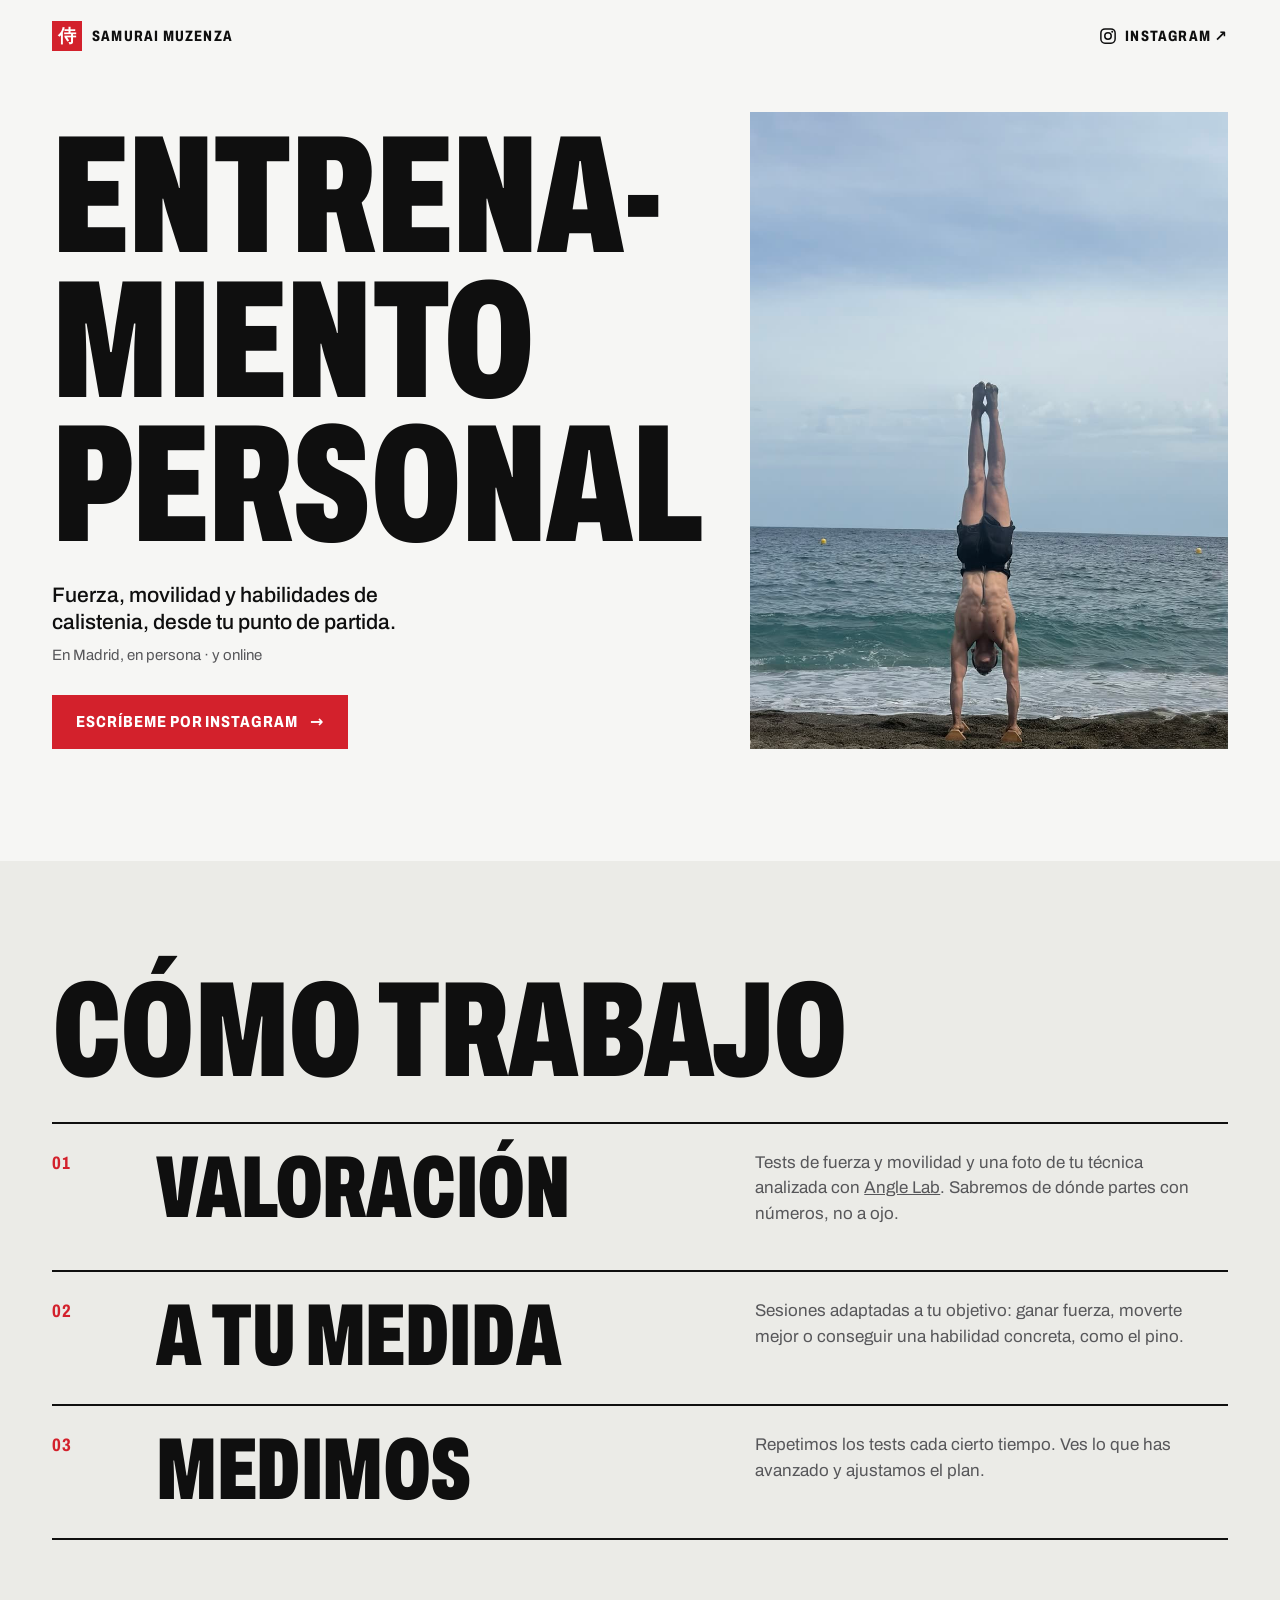
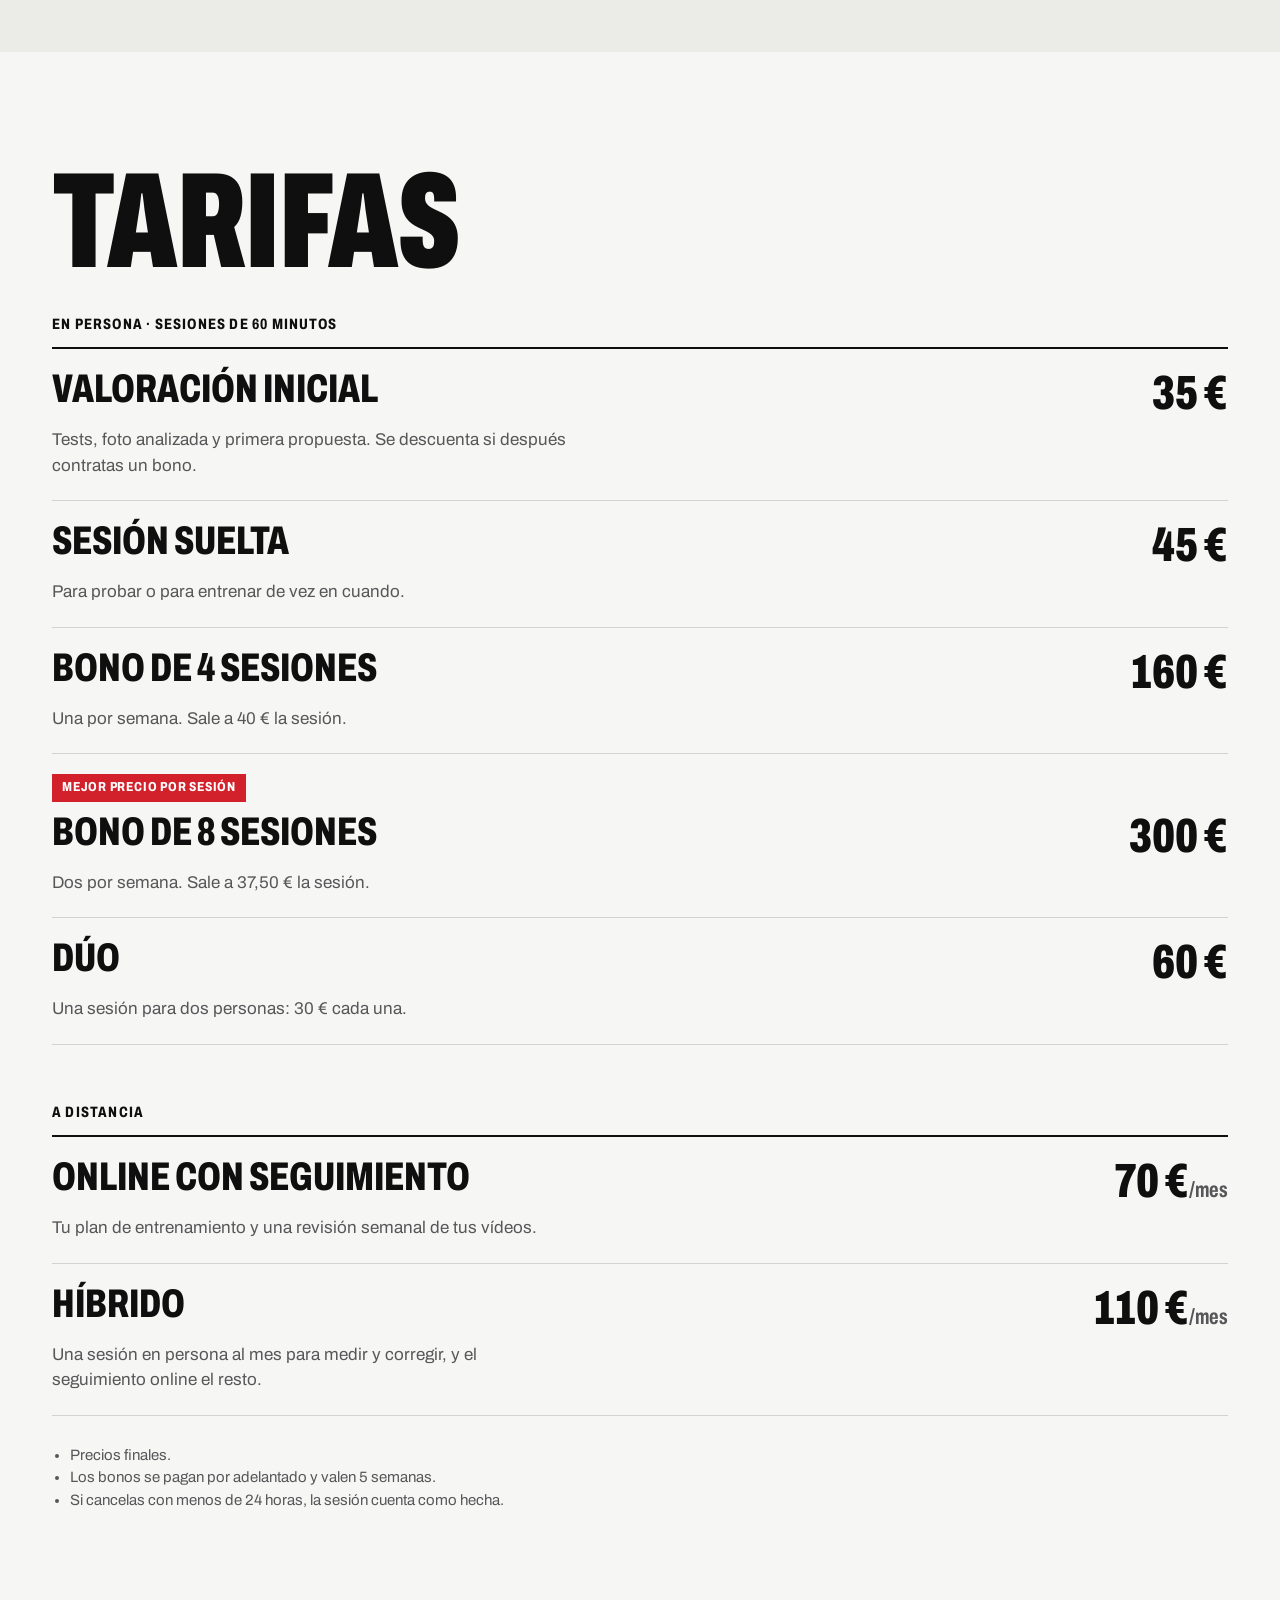
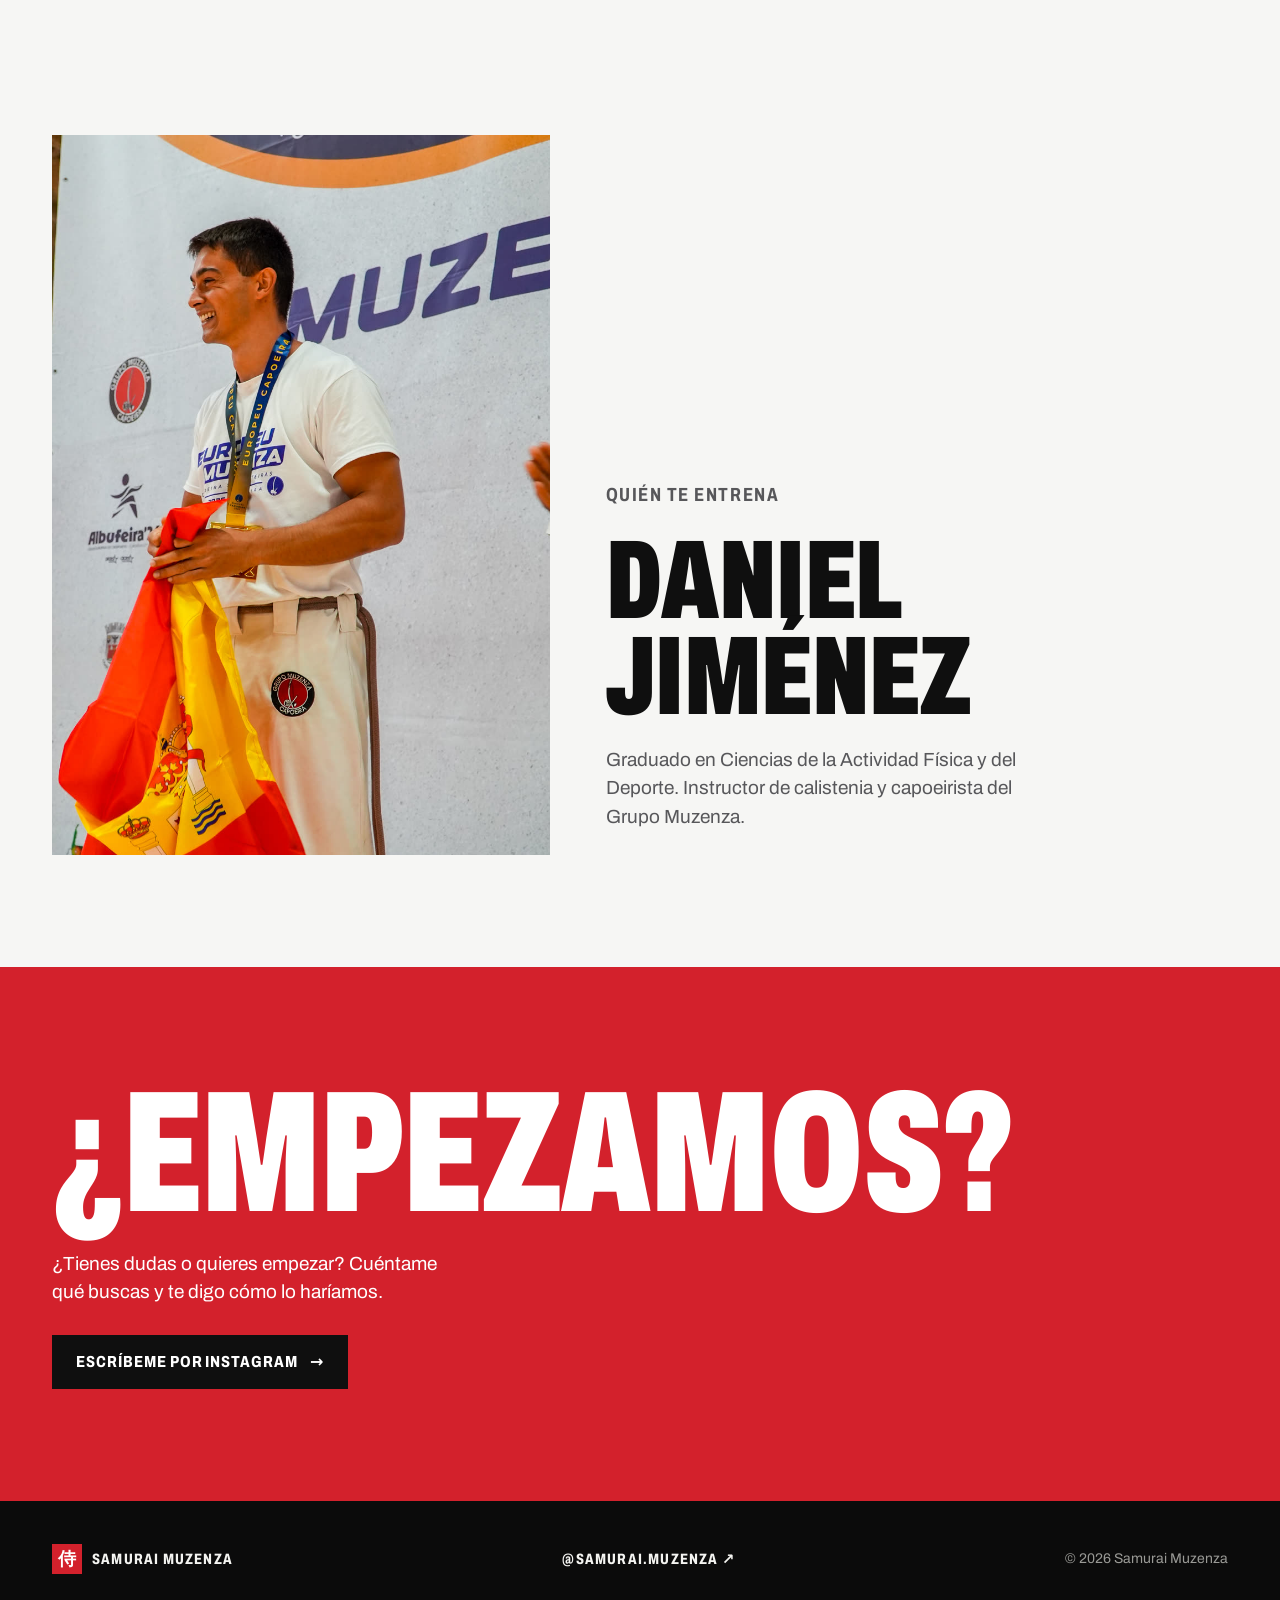
==== commit 003b86fd: "feat: Instagram icon, new statement, apps and shop rows, about moved up Co-Authored-By: Claude Opus " ====
--- a/entrenamiento-personal/index.html
+++ b/entrenamiento-personal/index.html
@@ -21,7 +21,7 @@
 <body>
   <nav class="bar wrap" aria-label="Principal">
     <a class="brand" href="../"><span class="mark" lang="ja" aria-hidden="true">侍</span> Samurai Muzenza</a>
-    <a class="bar-link" href="https://www.instagram.com/samurai.muzenza/" rel="me noopener" target="_blank">Instagram ↗</a>
+    <a class="bar-link" href="https://www.instagram.com/samurai.muzenza/" rel="me noopener" target="_blank"><svg class="ig" viewBox="0 0 24 24" width="18" height="18" aria-hidden="true" focusable="false"><rect x="2.5" y="2.5" width="19" height="19" rx="5.5" fill="none" stroke="currentColor" stroke-width="2"/><circle cx="12" cy="12" r="4.3" fill="none" stroke="currentColor" stroke-width="2"/><circle cx="17.6" cy="6.4" r="1.3" fill="currentColor"/></svg>Instagram ↗</a>
   </nav>
 
   <main>
--- a/styles.css
+++ b/styles.css
@@ -140,6 +140,8 @@
   letter-spacing: 0;
   line-height: 1;
 }
+
+.bar-link .ig { flex: none; margin-right: -2px; }
 
 .bar-link:hover, .bar-link:focus-visible, .brand:hover, .brand:focus-visible { color: var(--red); }
 
@@ -326,6 +328,16 @@
 
 .links { display: flex; flex-wrap: wrap; gap: 6px 24px; }
 
+.apps { margin: 0; padding: 0; list-style: none; }
+
+.apps li { padding: 12px 0 0; border-top: 1px solid var(--line); }
+
+.apps li + li { margin-top: 4px; }
+
+.apps .tag { margin-left: 10px; }
+
+.apps p { margin: 4px 0 12px; }
+
 /* ---- Photo pair ---- */
 
 .pair {
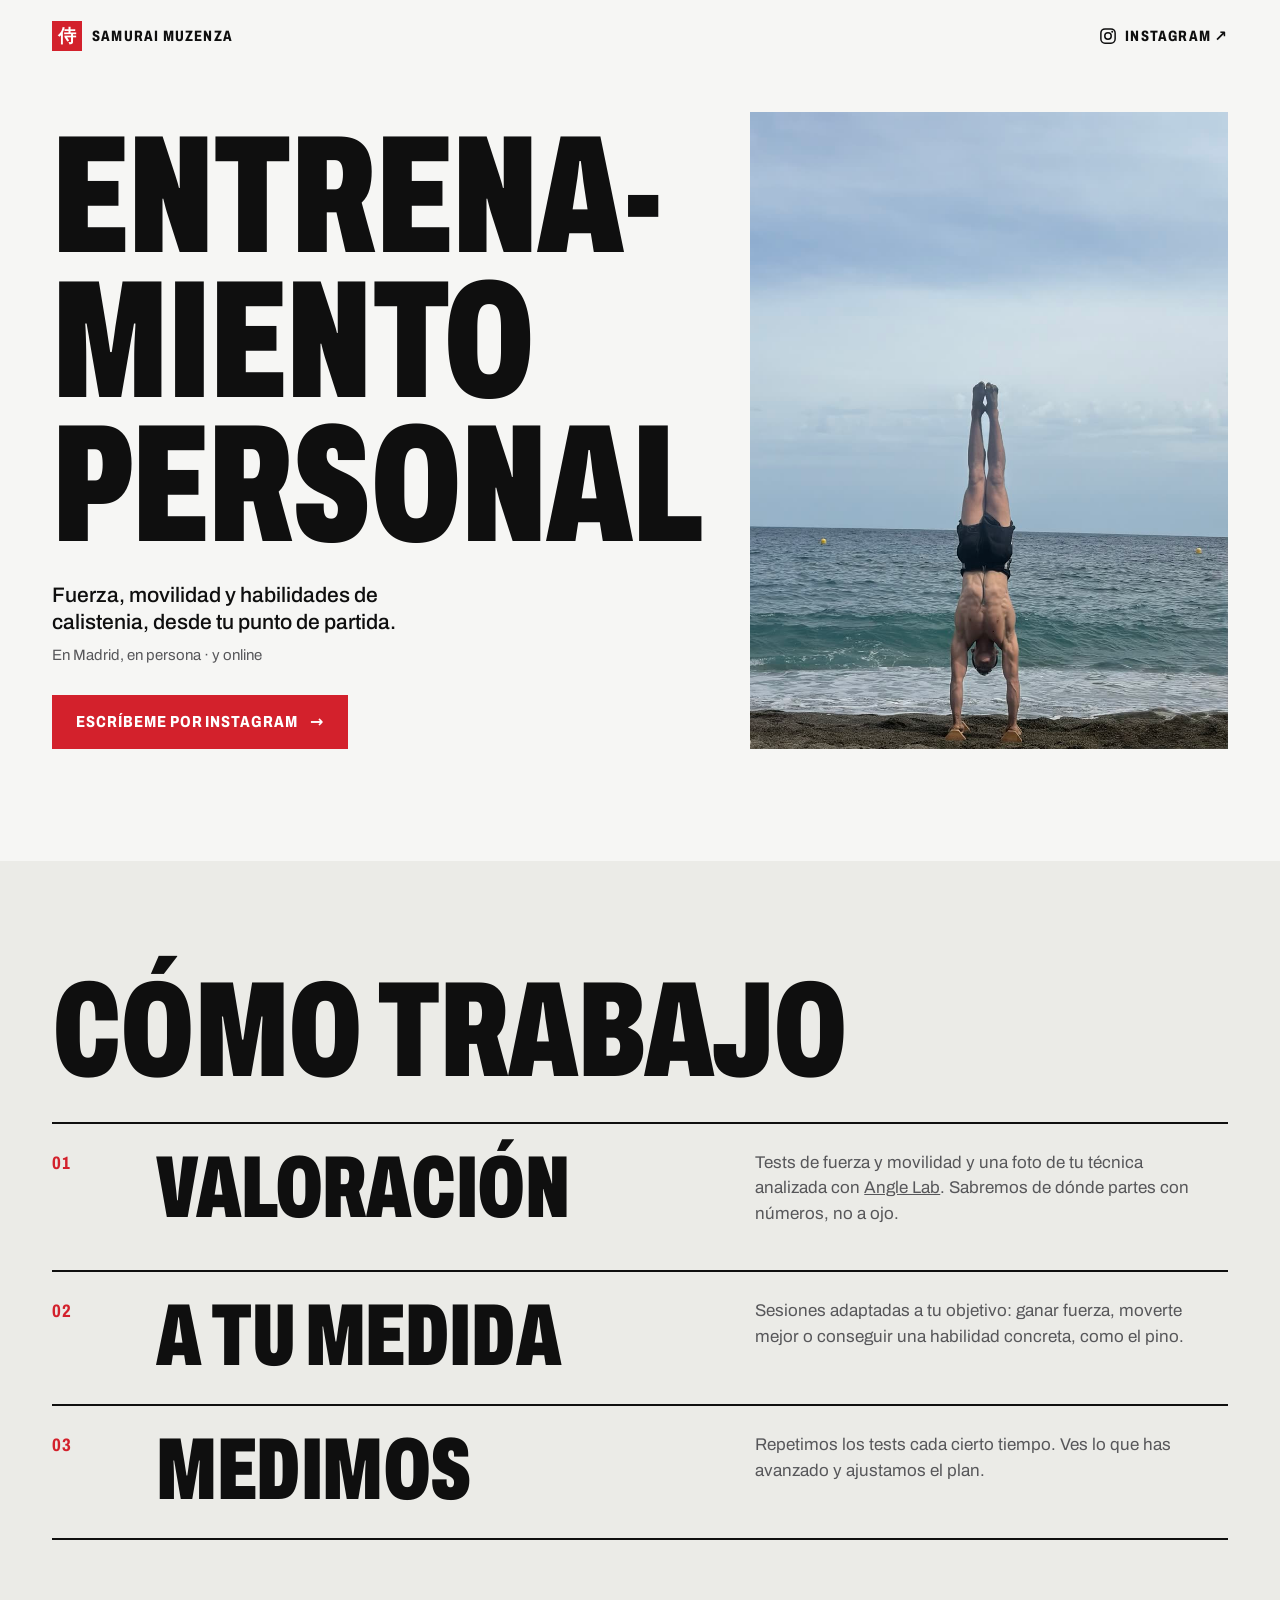
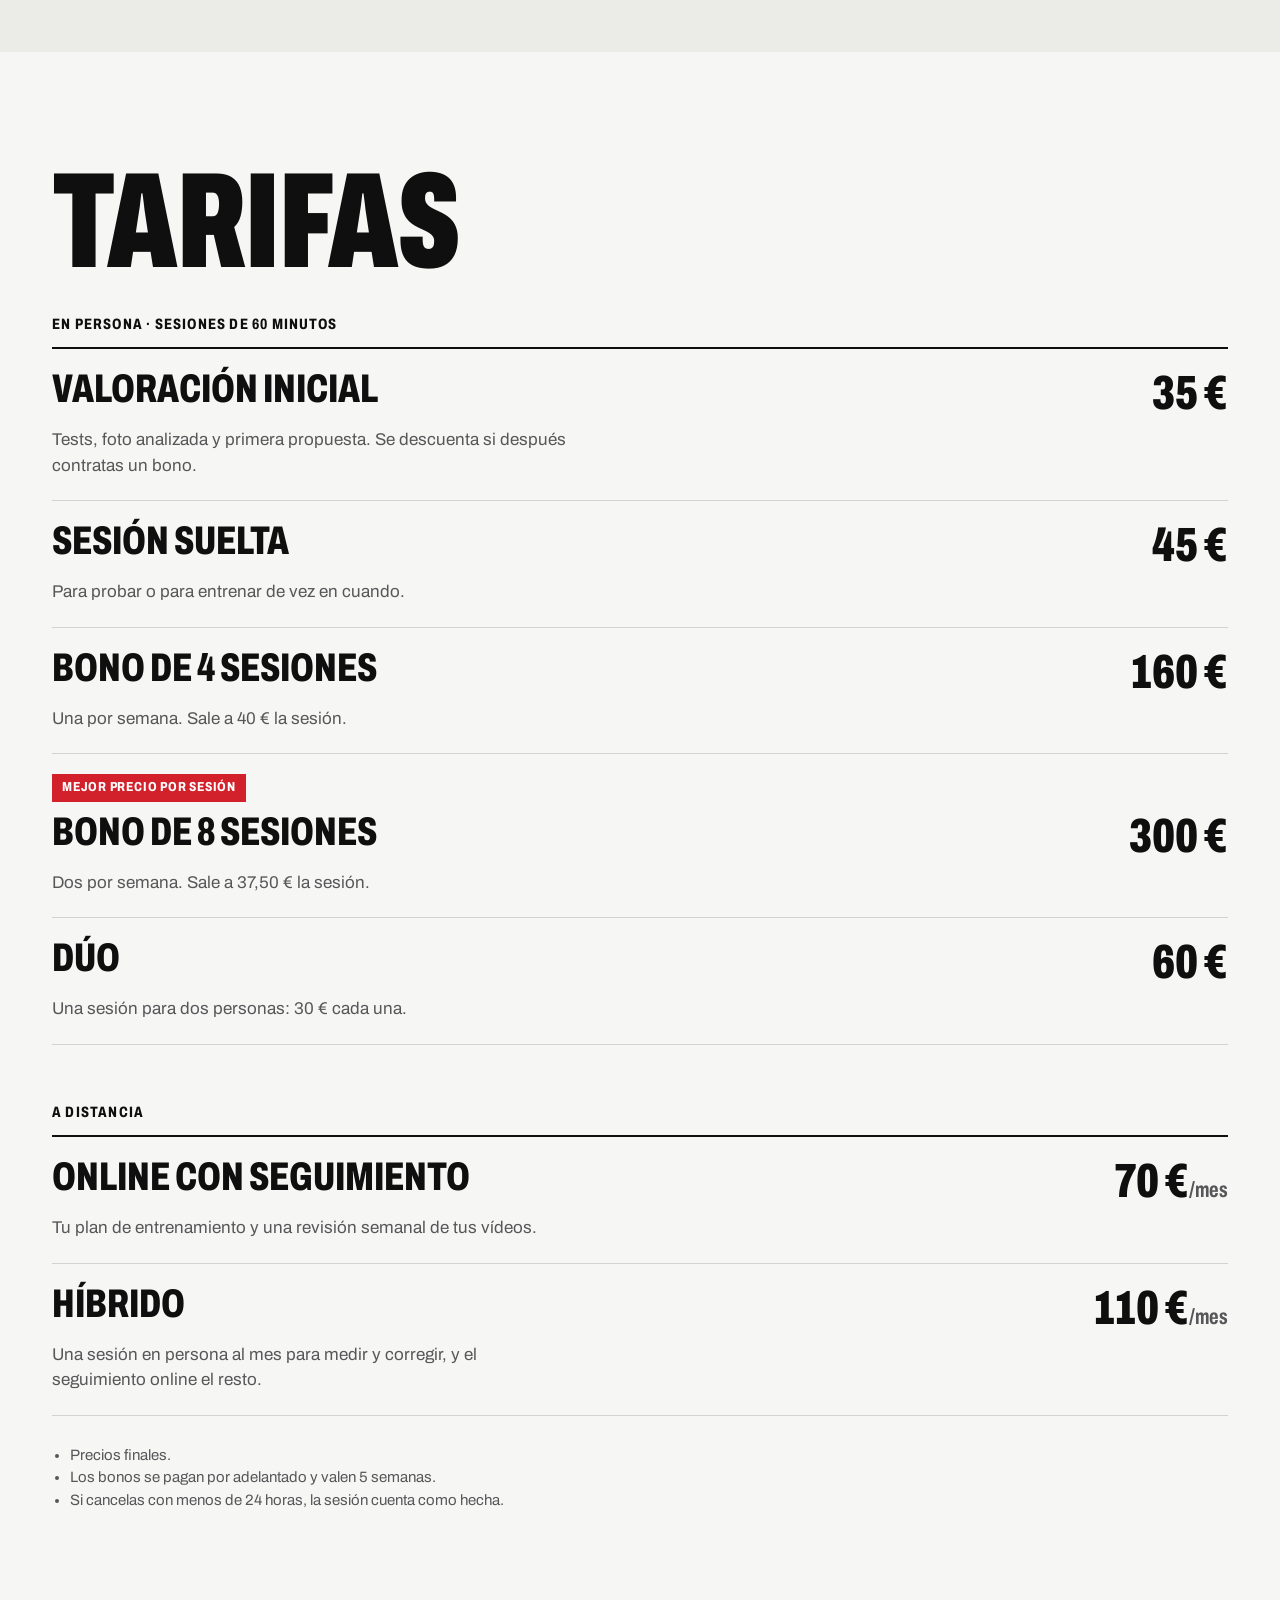
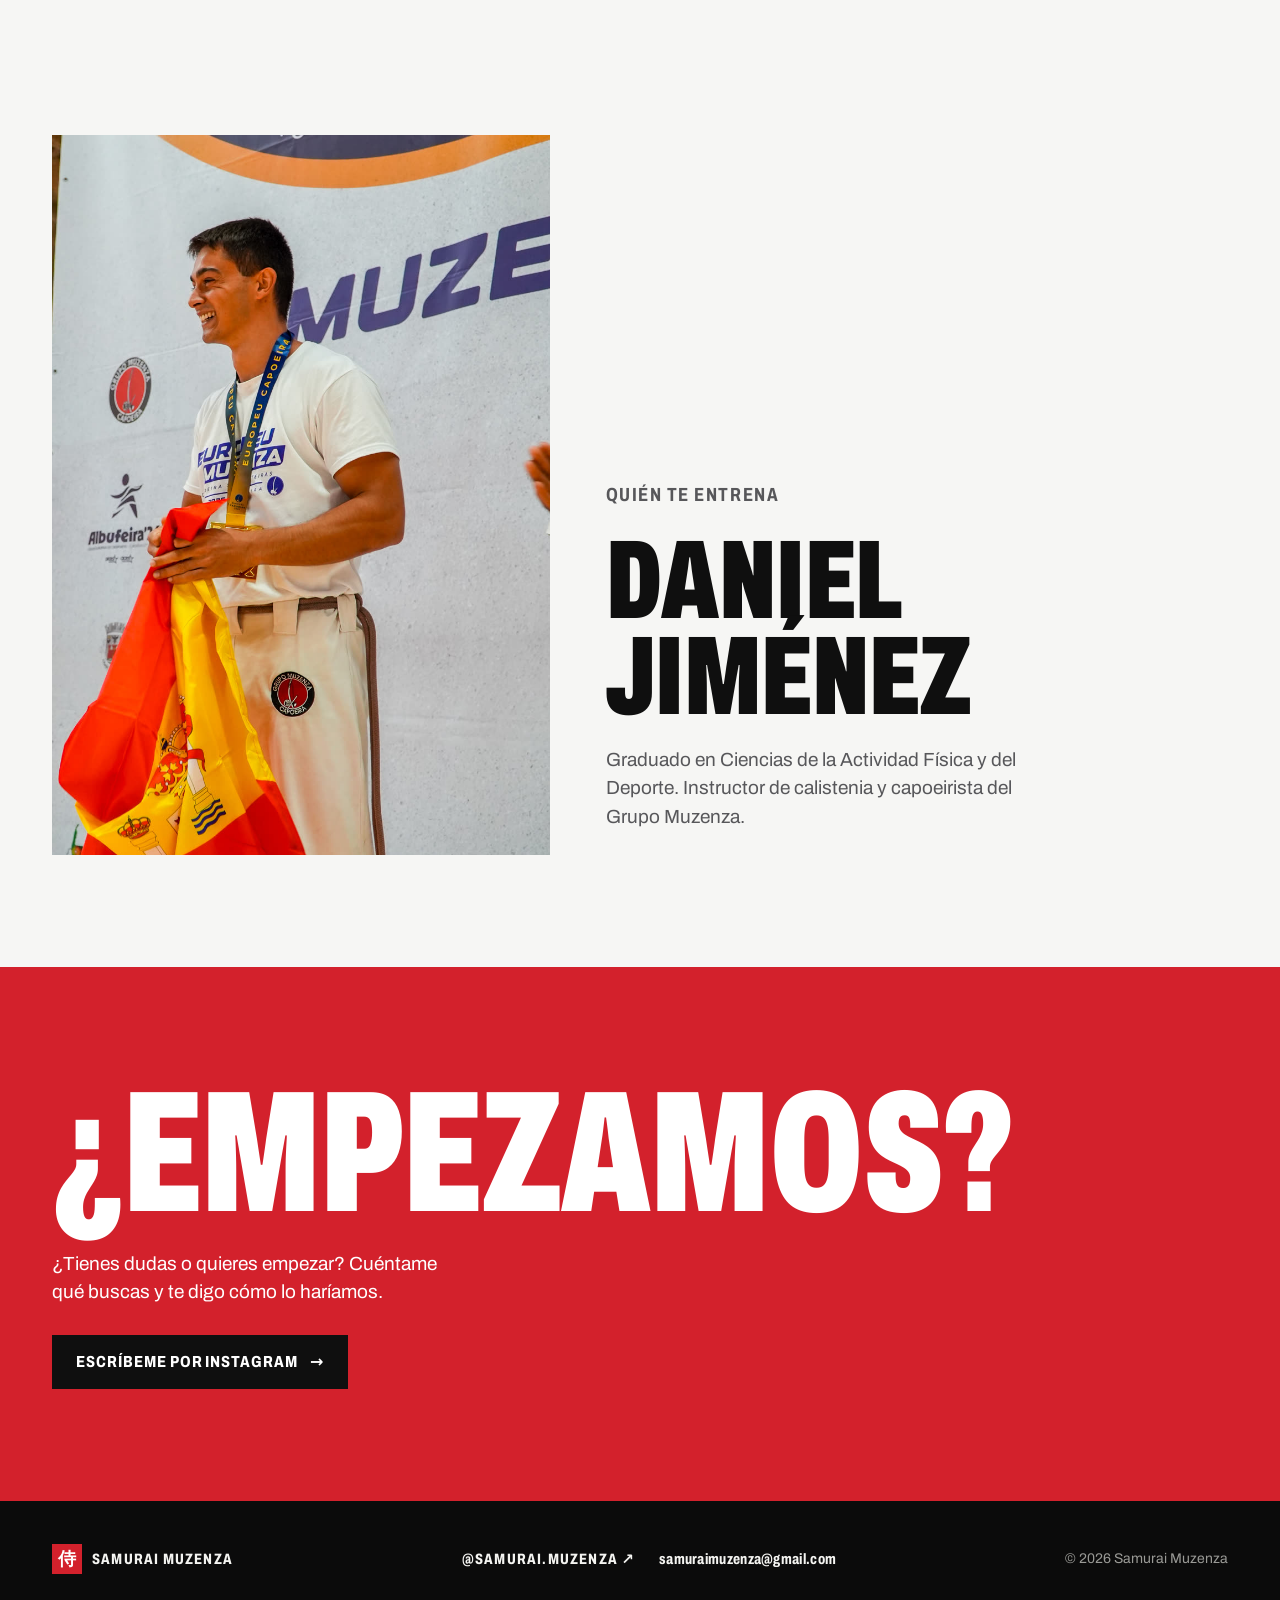
==== commit fecc3dfe: "feat: email link in footer Co-Authored-By: Claude Opus 5.5 <noreply@anthropic.com>" ====
--- a/entrenamiento-personal/index.html
+++ b/entrenamiento-personal/index.html
@@ -128,7 +128,10 @@
   <footer>
     <div class="foot wrap">
       <a class="brand" href="../"><span class="mark" lang="ja" aria-hidden="true">侍</span> Samurai Muzenza</a>
-      <a class="bar-link" href="https://www.instagram.com/samurai.muzenza/" rel="me noopener" target="_blank">@samurai.muzenza ↗</a>
+      <div class="foot-links">
+        <a class="bar-link" href="https://www.instagram.com/samurai.muzenza/" rel="me noopener" target="_blank">@samurai.muzenza ↗</a>
+        <a class="bar-link mail" href="mailto:samuraimuzenza@gmail.com">samuraimuzenza@gmail.com</a>
+      </div>
       <p>© 2026 Samurai Muzenza</p>
     </div>
   </footer>
--- a/styles.css
+++ b/styles.css
@@ -434,6 +434,10 @@
 
 footer p { margin: 0; color: #9a9a96; font-size: 14px; }
 
+.foot-links { display: flex; flex-wrap: wrap; gap: 0 24px; }
+
+.bar-link.mail { text-transform: none; letter-spacing: 0.02em; }
+
 /* ---- Inner page header (personal training) ---- */
 
 .page-head {
